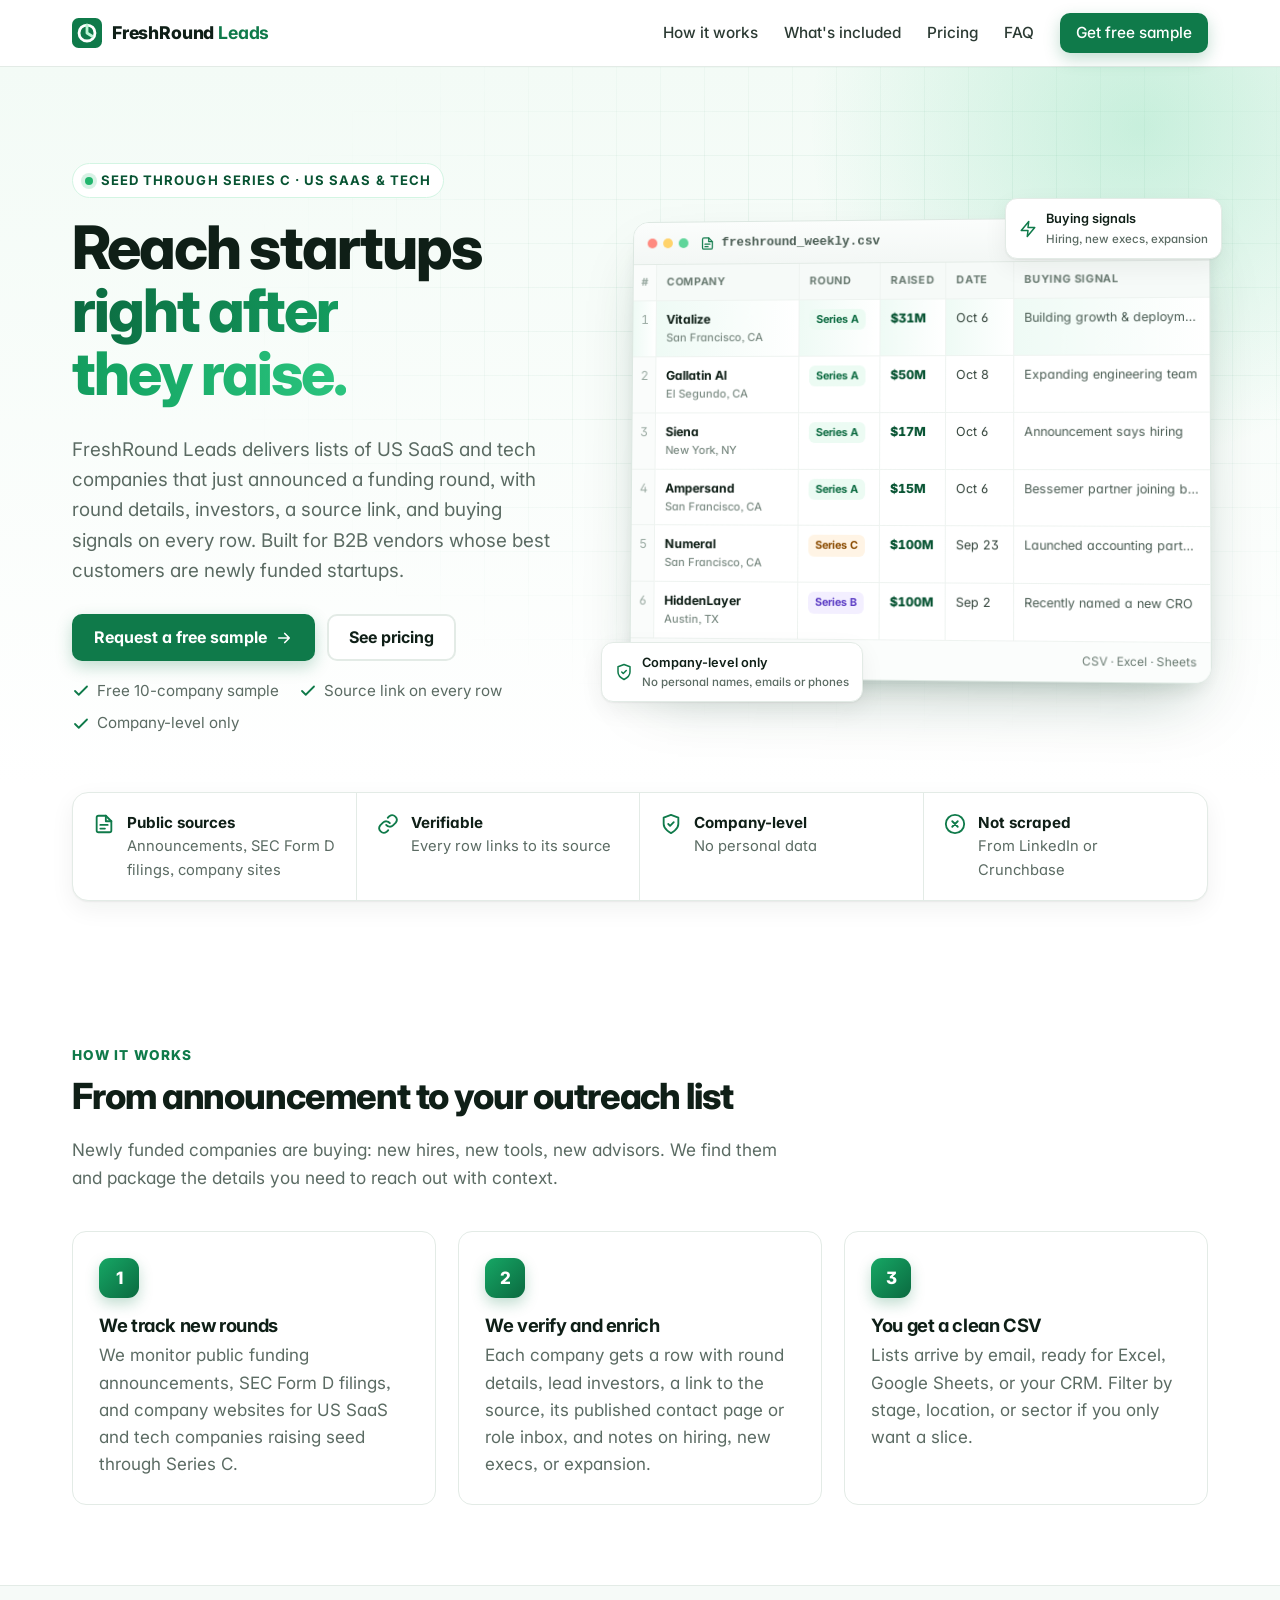
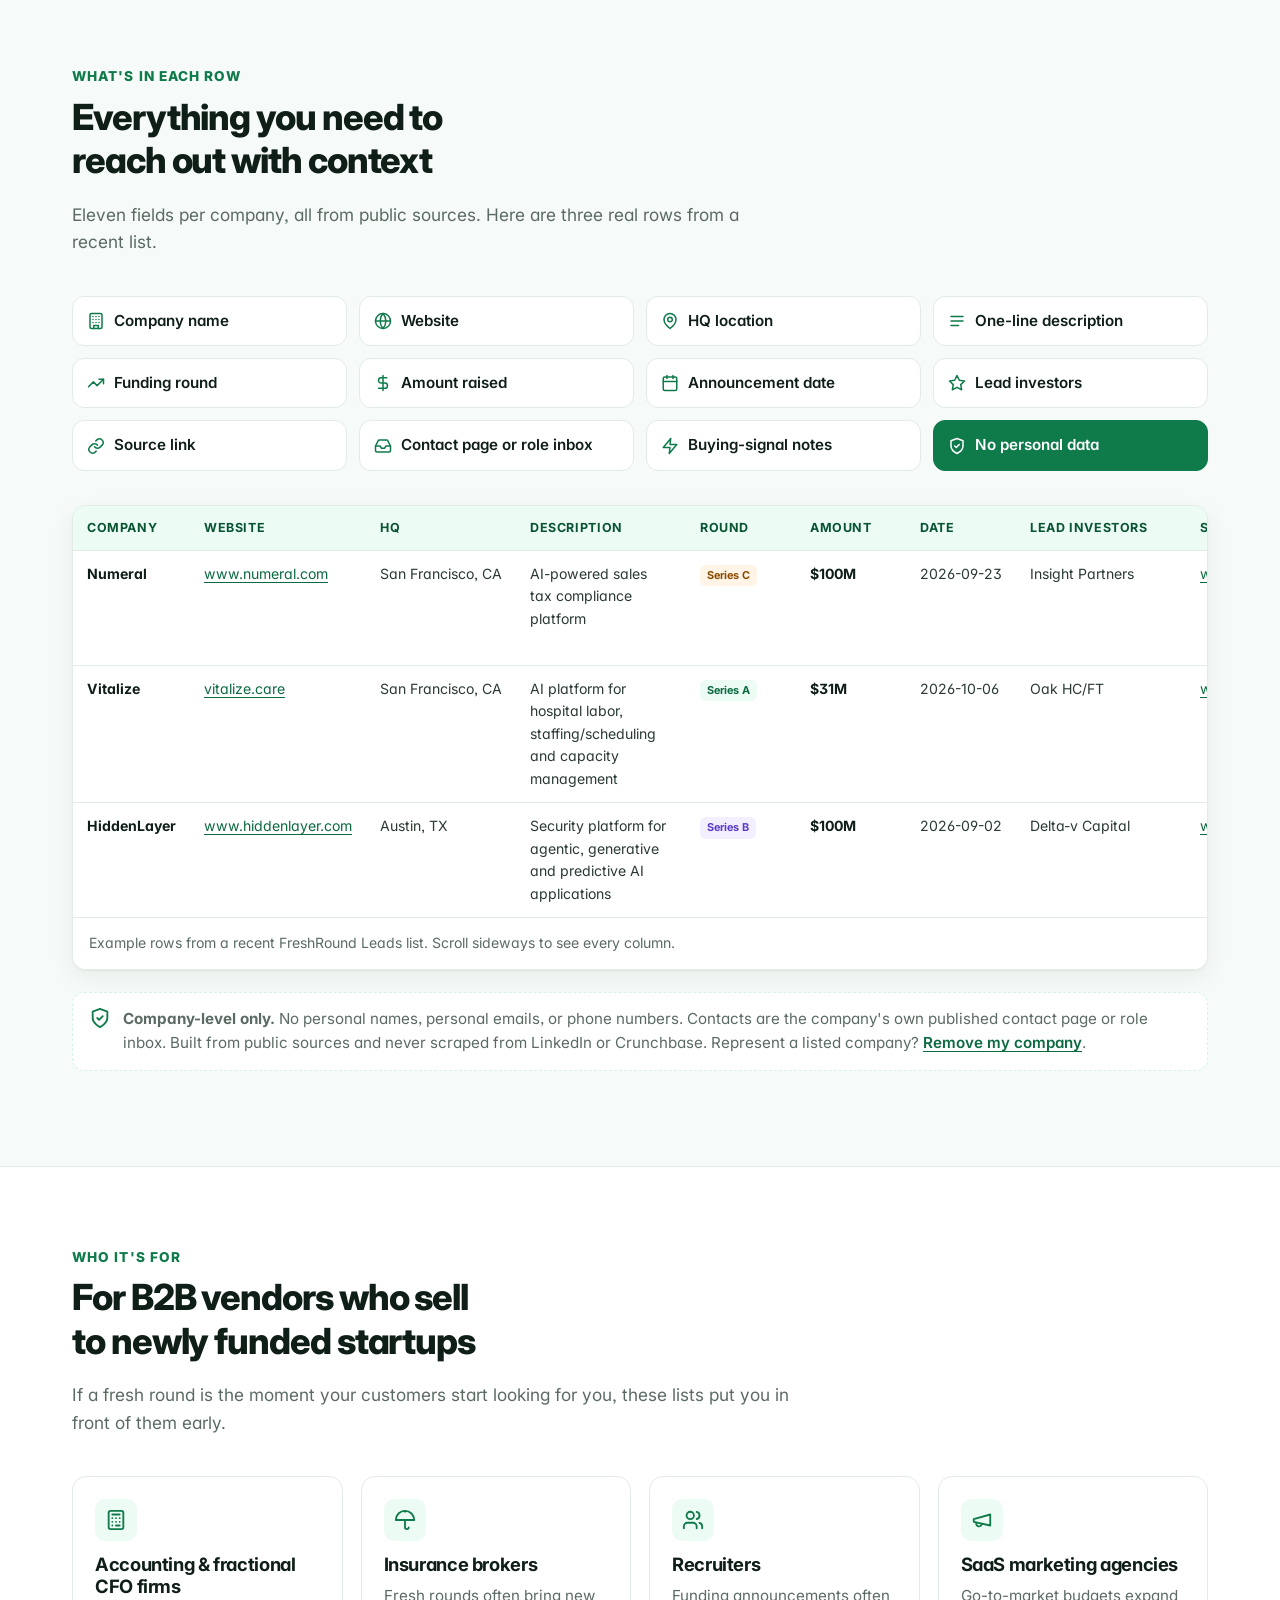
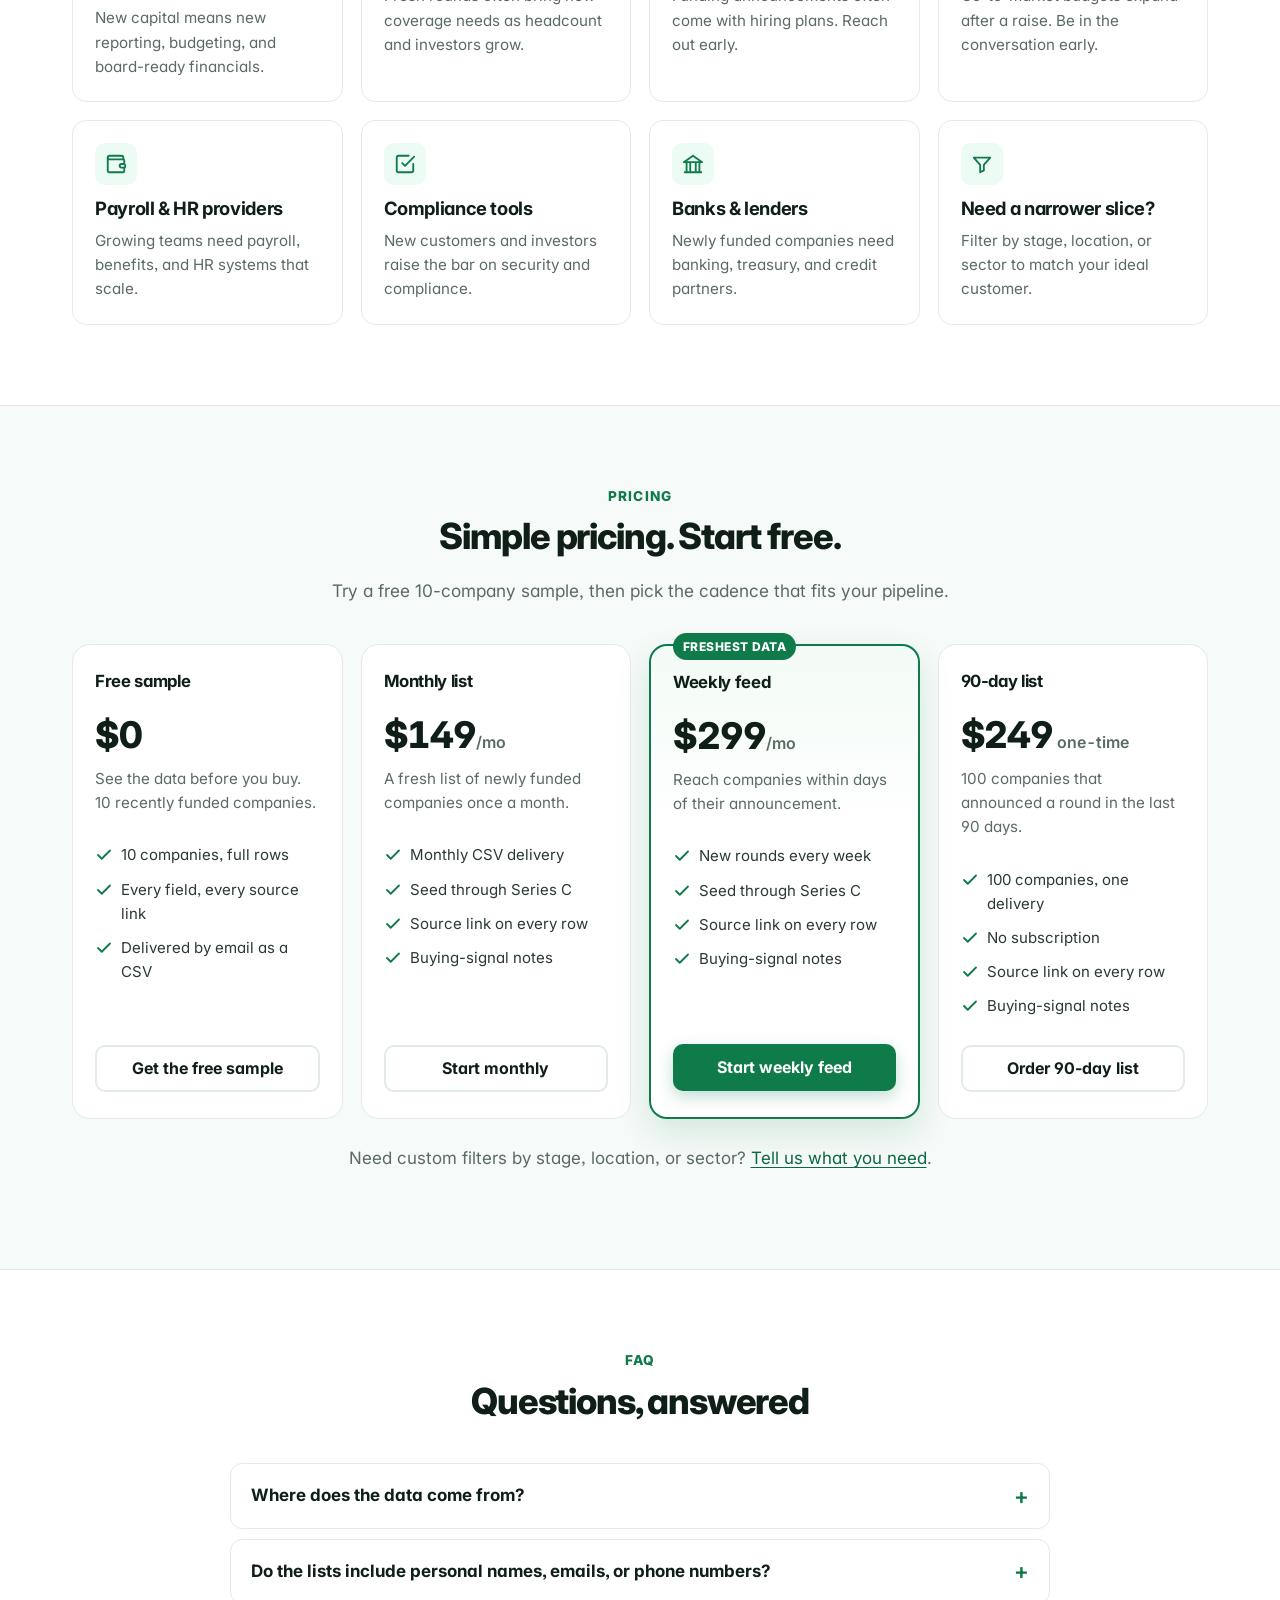
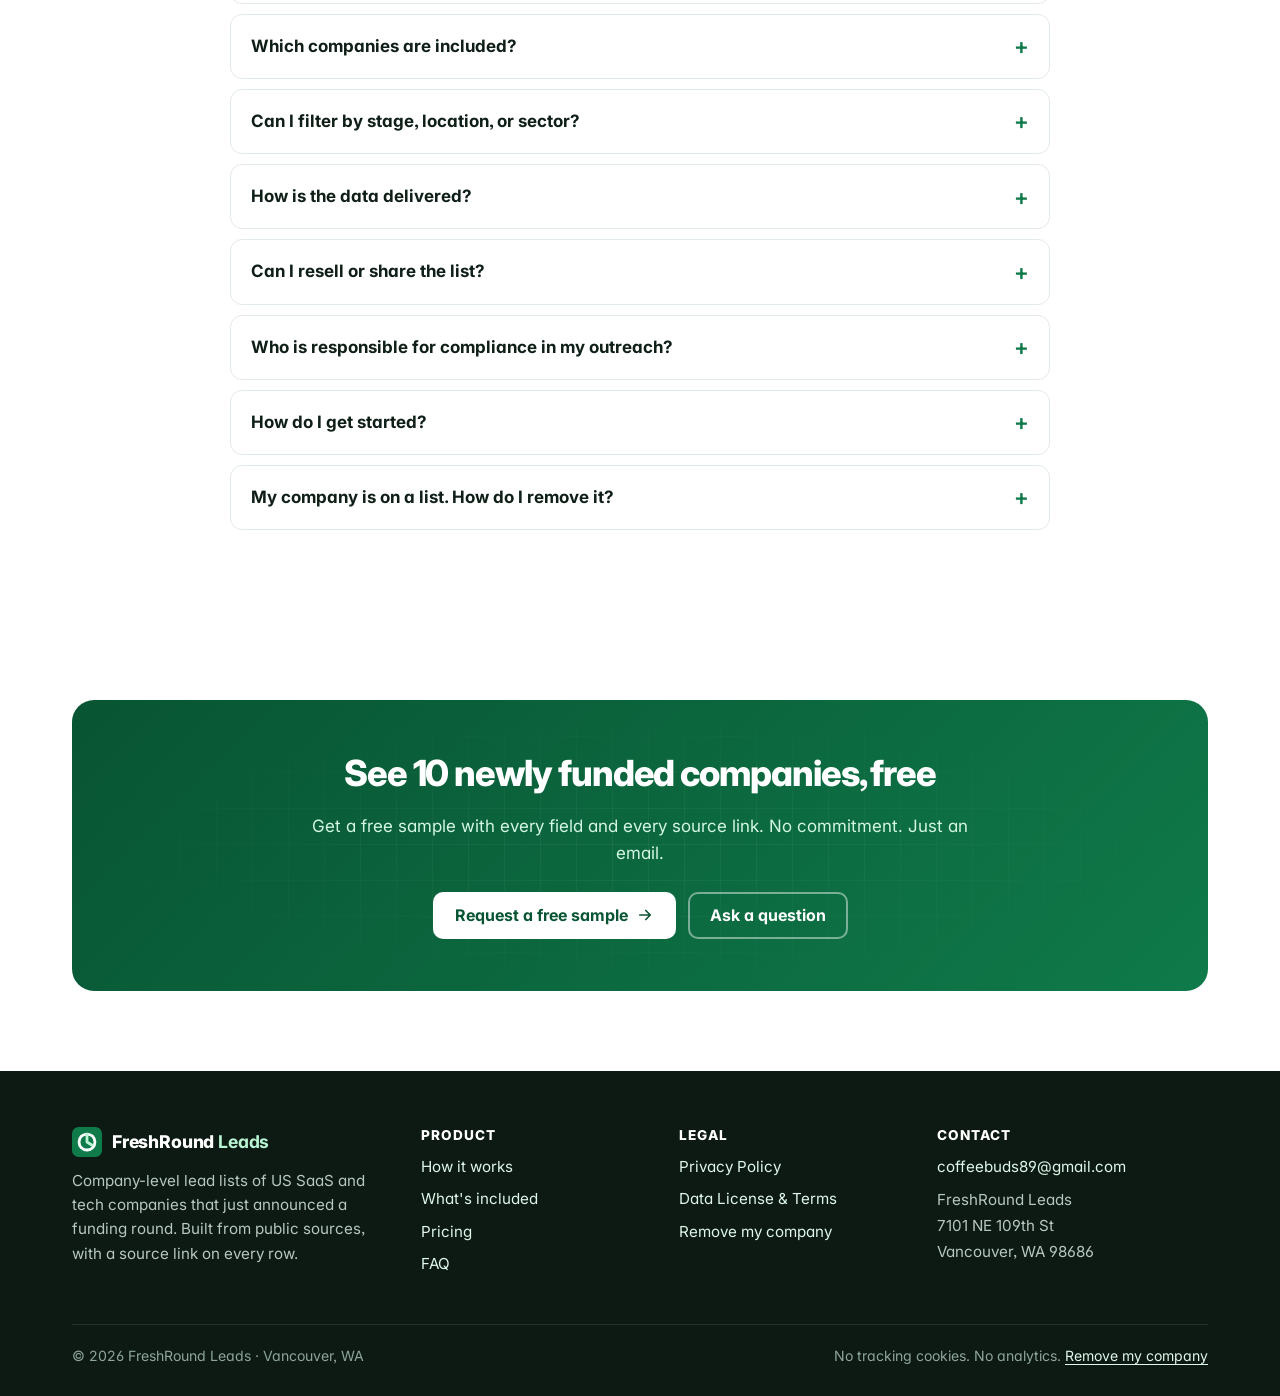
==== index.html @ cdd0a6fb "Launch FreshRound Leads site" ====
<!doctype html>
<html lang="en">
<head>
<meta charset="utf-8">
<meta name="viewport" content="width=device-width, initial-scale=1">
<script type="application/ld+json">{"@context": "https://schema.org", "@type": "Organization", "name": "FreshRound Leads", "url": "https://freshroundleads.com/", "email": "coffeebuds89@gmail.com", "logo": "https://freshroundleads.com/assets/apple-touch-icon.png", "address": {"@type": "PostalAddress", "streetAddress": "7101 NE 109th St", "addressLocality": "Vancouver", "addressRegion": "WA", "postalCode": "98686", "addressCountry": "US"}}</script>
<script type="application/ld+json">{"@context": "https://schema.org", "@type": "FAQPage", "mainEntity": [{"@type": "Question", "name": "Where does the data come from?", "acceptedAnswer": {"@type": "Answer", "text": "Only public sources: funding announcements and press releases, SEC Form D filings, and the companies' own websites. Every row includes a link to the announcement it came from, so you can verify it yourself. We do not scrape LinkedIn or Crunchbase."}}, {"@type": "Question", "name": "Do the lists include personal names, emails, or phone numbers?", "acceptedAnswer": {"@type": "Answer", "text": "No. FreshRound Leads is company-level only. For contact, each row lists the company's published contact page or a role inbox the company lists on its own site (for example a sales@ or support@ address). There are no personal names, personal emails, or phone numbers."}}, {"@type": "Question", "name": "Which companies are included?", "acceptedAnswer": {"@type": "Answer", "text": "US-based SaaS and tech companies that have just announced a funding round, from seed through Series C."}}, {"@type": "Question", "name": "Can I filter by stage, location, or sector?", "acceptedAnswer": {"@type": "Answer", "text": "Yes. Custom filters by funding stage, location, or sector are available. Email us your criteria and we'll reply with what's possible."}}, {"@type": "Question", "name": "How is the data delivered?", "acceptedAnswer": {"@type": "Answer", "text": "As a CSV file sent by email. It opens in Excel or Google Sheets and imports into any CRM."}}, {"@type": "Question", "name": "Can I resell or share the list?", "acceptedAnswer": {"@type": "Answer", "text": "No. Lists are licensed for your own internal use and outreach. Resale and redistribution aren't allowed. See the Data License & Terms."}}, {"@type": "Question", "name": "Who is responsible for compliance in my outreach?", "acceptedAnswer": {"@type": "Answer", "text": "You are. If you contact companies on the list, you're responsible for following CAN-SPAM, the TCPA, and any other laws that apply to your outreach. Details are in the Data License & Terms."}}, {"@type": "Question", "name": "How do I get started?", "acceptedAnswer": {"@type": "Answer", "text": "Start with the free 10-company sample. If it fits, reply to that email with the plan you want and we'll take it from there."}}, {"@type": "Question", "name": "My company is on a list. How do I remove it?", "acceptedAnswer": {"@type": "Answer", "text": "Email coffeebuds89@gmail.com with the subject \"Remove my company\" and your company's name and website. We'll take it out of future lists. More detail is in our Privacy Policy."}}]}</script>
<title>FreshRound Leads | Lead lists of newly funded US SaaS companies</title>
<meta name="description" content="Company-level lead lists of US SaaS and tech companies that just raised seed through Series C. Built from public sources, with a source link on every row. Free 10-company sample.">
<link rel="canonical" href="https://freshroundleads.com/">
<meta name="theme-color" content="#0f7a4a">
<meta name="author" content="FreshRound Leads">
<meta property="og:type" content="website">
<meta property="og:site_name" content="FreshRound Leads">
<meta property="og:title" content="FreshRound Leads | Lead lists of newly funded US SaaS companies">
<meta property="og:description" content="Company-level lead lists of US SaaS and tech companies that just raised seed through Series C. Built from public sources, with a source link on every row. Free 10-company sample.">
<meta property="og:url" content="https://freshroundleads.com/">
<meta property="og:image" content="https://freshroundleads.com/assets/og-image.png">
<meta property="og:image:width" content="1200">
<meta property="og:image:height" content="630">
<meta property="og:image:alt" content="FreshRound Leads: lead lists of newly funded US SaaS and tech companies">
<meta name="twitter:card" content="summary_large_image">
<meta name="twitter:title" content="FreshRound Leads | Lead lists of newly funded US SaaS companies">
<meta name="twitter:description" content="Company-level lead lists of US SaaS and tech companies that just raised seed through Series C. Built from public sources, with a source link on every row. Free 10-company sample.">
<meta name="twitter:image" content="https://freshroundleads.com/assets/og-image.png">
<link rel="icon" href="assets/favicon.svg" type="image/svg+xml">
<link rel="apple-touch-icon" href="assets/apple-touch-icon.png">
<link rel="preconnect" href="https://fonts.googleapis.com">
<link rel="preconnect" href="https://fonts.gstatic.com" crossorigin>
<link href="https://fonts.googleapis.com/css2?family=Inter:wght@400;500;600;700;800&amp;display=swap" rel="stylesheet">
<link rel="stylesheet" href="assets/styles.css">
<script>document.documentElement.classList.add('js')</script>
</head>
<body>
<a class="skip-link" href="#main">Skip to content</a>
<svg xmlns="http://www.w3.org/2000/svg" style="display:none" aria-hidden="true">
<symbol id="i-check" viewBox="0 0 24 24" fill="none" stroke="currentColor" stroke-width="2.4" stroke-linecap="round" stroke-linejoin="round"><path d="M20 6 9 17l-5-5"/></symbol>
<symbol id="i-file" viewBox="0 0 24 24" fill="none" stroke="currentColor" stroke-width="2" stroke-linecap="round" stroke-linejoin="round"><path d="M14 3H6a2 2 0 0 0-2 2v14a2 2 0 0 0 2 2h12a2 2 0 0 0 2-2V9z"/><path d="M14 3v6h6M8 13h8M8 17h5"/></symbol>
<symbol id="i-link" viewBox="0 0 24 24" fill="none" stroke="currentColor" stroke-width="2" stroke-linecap="round" stroke-linejoin="round"><path d="M10 13a5 5 0 0 0 7.5.5l3-3a5 5 0 0 0-7-7l-1.7 1.7"/><path d="M14 11a5 5 0 0 0-7.5-.5l-3 3a5 5 0 0 0 7 7l1.7-1.7"/></symbol>
<symbol id="i-shield" viewBox="0 0 24 24" fill="none" stroke="currentColor" stroke-width="2" stroke-linecap="round" stroke-linejoin="round"><path d="M12 22s8-4 8-10V5l-8-3-8 3v7c0 6 8 10 8 10z"/><path d="m9 12 2 2 4-4"/></symbol>
<symbol id="i-building" viewBox="0 0 24 24" fill="none" stroke="currentColor" stroke-width="2" stroke-linecap="round" stroke-linejoin="round"><rect x="4" y="2" width="16" height="20" rx="2"/><path d="M9 22v-4h6v4M8 6h.01M16 6h.01M12 6h.01M12 10h.01M12 14h.01M16 10h.01M16 14h.01M8 10h.01M8 14h.01"/></symbol>
<symbol id="i-search" viewBox="0 0 24 24" fill="none" stroke="currentColor" stroke-width="2" stroke-linecap="round" stroke-linejoin="round"><circle cx="11" cy="11" r="7"/><path d="m21 21-4.3-4.3"/></symbol>
<symbol id="i-filter" viewBox="0 0 24 24" fill="none" stroke="currentColor" stroke-width="2" stroke-linecap="round" stroke-linejoin="round"><path d="M3 5h18l-7 8v6l-4 2v-8z"/></symbol>
<symbol id="i-send" viewBox="0 0 24 24" fill="none" stroke="currentColor" stroke-width="2" stroke-linecap="round" stroke-linejoin="round"><path d="M22 2 11 13M22 2l-7 20-4-9-9-4z"/></symbol>
<symbol id="i-mail" viewBox="0 0 24 24" fill="none" stroke="currentColor" stroke-width="2" stroke-linecap="round" stroke-linejoin="round"><rect x="2" y="4" width="20" height="16" rx="2"/><path d="m22 7-10 6L2 7"/></symbol>
<symbol id="i-calc" viewBox="0 0 24 24" fill="none" stroke="currentColor" stroke-width="2" stroke-linecap="round" stroke-linejoin="round"><rect x="4" y="2" width="16" height="20" rx="2"/><path d="M8 6h8M8 10h.01M12 10h.01M16 10h.01M8 14h.01M12 14h.01M16 14h.01M8 18h.01M12 18h4"/></symbol>
<symbol id="i-umbrella" viewBox="0 0 24 24" fill="none" stroke="currentColor" stroke-width="2" stroke-linecap="round" stroke-linejoin="round"><path d="M22 12a10 10 0 0 0-20 0z"/><path d="M12 12v8a2 2 0 0 0 4 0M12 2v1"/></symbol>
<symbol id="i-users" viewBox="0 0 24 24" fill="none" stroke="currentColor" stroke-width="2" stroke-linecap="round" stroke-linejoin="round"><path d="M16 21v-2a4 4 0 0 0-4-4H6a4 4 0 0 0-4 4v2"/><circle cx="9" cy="7" r="4"/><path d="M22 21v-2a4 4 0 0 0-3-3.9M16 3.1a4 4 0 0 1 0 7.8"/></symbol>
<symbol id="i-megaphone" viewBox="0 0 24 24" fill="none" stroke="currentColor" stroke-width="2" stroke-linecap="round" stroke-linejoin="round"><path d="m3 11 18-5v12L3 14z"/><path d="M11.6 16.8a3 3 0 1 1-5.8-1.6"/></symbol>
<symbol id="i-wallet" viewBox="0 0 24 24" fill="none" stroke="currentColor" stroke-width="2" stroke-linecap="round" stroke-linejoin="round"><path d="M20 7V5a2 2 0 0 0-2-2H5a2 2 0 0 0 0 4h15a1 1 0 0 1 1 1v4h-3a2 2 0 0 0 0 4h3a1 1 0 0 0 1-1v-2"/><path d="M3 5v14a2 2 0 0 0 2 2h15a1 1 0 0 0 1-1v-4"/></symbol>
<symbol id="i-check-square" viewBox="0 0 24 24" fill="none" stroke="currentColor" stroke-width="2" stroke-linecap="round" stroke-linejoin="round"><path d="m9 11 3 3L22 4"/><path d="M21 12v7a2 2 0 0 1-2 2H5a2 2 0 0 1-2-2V5a2 2 0 0 1 2-2h11"/></symbol>
<symbol id="i-bank" viewBox="0 0 24 24" fill="none" stroke="currentColor" stroke-width="2" stroke-linecap="round" stroke-linejoin="round"><path d="M3 21h18M5 21V10M19 21V10M9 21V10M15 21V10M2 10 12 3l10 7z"/></symbol>
<symbol id="i-globe" viewBox="0 0 24 24" fill="none" stroke="currentColor" stroke-width="2" stroke-linecap="round" stroke-linejoin="round"><circle cx="12" cy="12" r="10"/><path d="M2 12h20M12 2a15 15 0 0 1 0 20M12 2a15 15 0 0 0 0 20"/></symbol>
<symbol id="i-pin" viewBox="0 0 24 24" fill="none" stroke="currentColor" stroke-width="2" stroke-linecap="round" stroke-linejoin="round"><path d="M20 10c0 6-8 12-8 12s-8-6-8-12a8 8 0 0 1 16 0z"/><circle cx="12" cy="10" r="3"/></symbol>
<symbol id="i-text" viewBox="0 0 24 24" fill="none" stroke="currentColor" stroke-width="2" stroke-linecap="round" stroke-linejoin="round"><path d="M4 6h16M4 12h16M4 18h10"/></symbol>
<symbol id="i-trend" viewBox="0 0 24 24" fill="none" stroke="currentColor" stroke-width="2" stroke-linecap="round" stroke-linejoin="round"><path d="m22 7-8.5 8.5-5-5L2 17"/><path d="M16 7h6v6"/></symbol>
<symbol id="i-dollar" viewBox="0 0 24 24" fill="none" stroke="currentColor" stroke-width="2" stroke-linecap="round" stroke-linejoin="round"><path d="M12 2v20M17 5H9.5a3.5 3.5 0 0 0 0 7h5a3.5 3.5 0 0 1 0 7H6"/></symbol>
<symbol id="i-calendar" viewBox="0 0 24 24" fill="none" stroke="currentColor" stroke-width="2" stroke-linecap="round" stroke-linejoin="round"><rect x="3" y="4" width="18" height="18" rx="2"/><path d="M16 2v4M8 2v4M3 10h18"/></symbol>
<symbol id="i-star" viewBox="0 0 24 24" fill="none" stroke="currentColor" stroke-width="2" stroke-linecap="round" stroke-linejoin="round"><path d="m12 2 3.1 6.3 6.9 1-5 4.9 1.2 6.8L12 17.8 5.8 21l1.2-6.8-5-4.9 6.9-1z"/></symbol>
<symbol id="i-inbox" viewBox="0 0 24 24" fill="none" stroke="currentColor" stroke-width="2" stroke-linecap="round" stroke-linejoin="round"><path d="M22 12h-6l-2 3h-4l-2-3H2"/><path d="M5.5 5.1 2 12v6a2 2 0 0 0 2 2h16a2 2 0 0 0 2-2v-6l-3.5-6.9A2 2 0 0 0 16.8 4H7.2a2 2 0 0 0-1.7 1.1z"/></symbol>
<symbol id="i-zap" viewBox="0 0 24 24" fill="none" stroke="currentColor" stroke-width="2" stroke-linecap="round" stroke-linejoin="round"><path d="M13 2 3 14h9l-1 8 10-12h-9z"/></symbol>
<symbol id="i-x" viewBox="0 0 24 24" fill="none" stroke="currentColor" stroke-width="2" stroke-linecap="round" stroke-linejoin="round"><circle cx="12" cy="12" r="10"/><path d="m15 9-6 6M9 9l6 6"/></symbol>
<symbol id="i-arrow" viewBox="0 0 24 24" fill="none" stroke="currentColor" stroke-width="2.2" stroke-linecap="round" stroke-linejoin="round"><path d="M5 12h14M13 6l6 6-6 6"/></symbol>
</svg>
<header class="site-header">
  <div class="container header-inner">
    <a class="brand" href="index.html" aria-label="FreshRound Leads home"><img src="assets/favicon.svg" alt="" width="30" height="30"><span>FreshRound <b>Leads</b></span></a>
    <button class="nav-toggle" type="button" aria-expanded="false" aria-controls="site-nav" aria-label="Open menu">
      <svg viewBox="0 0 24 24" fill="none" stroke="currentColor" stroke-width="2" stroke-linecap="round" aria-hidden="true"><path d="M4 7h16M4 12h16M4 17h16"/></svg>
    </button>
    <nav id="site-nav" class="site-nav" aria-label="Main">
      <ul>
        <li><a href="index.html#how">How it works</a></li>
        <li><a href="index.html#data">What's included</a></li>
        <li><a href="index.html#pricing">Pricing</a></li>
        <li><a href="index.html#faq">FAQ</a></li>
        <li><a class="btn btn-primary btn-sm" href="mailto:coffeebuds89@gmail.com?subject=Free%2010-company%20sample%20request&amp;body=Hi%20Alex%2C%0A%0AI%27d%20like%20the%20free%2010-company%20sample%20from%20FreshRound%20Leads.%0A%0AWhat%20we%20sell%3A%20%0AStages%20/%20locations%20/%20sectors%20we%20care%20about%3A%20%0A%0AThanks%2C%0A">Get free sample</a></li>
      </ul>
    </nav>
  </div>
</header>

<main id="main">
<section class="hero" aria-labelledby="hero-title">
  <div class="container hero-grid">
    <div>
      <span class="eyebrow">Seed through Series C &middot; US SaaS &amp; tech</span>
      <h1 id="hero-title">Reach startups <span class="accent">right after they raise.</span></h1>
      <p class="lead">FreshRound Leads delivers lists of US SaaS and tech companies that just announced a funding round, with round details, investors, a source link, and buying signals on every row. Built for B2B vendors whose best customers are newly funded startups.</p>
      <div class="hero-cta">
        <a class="btn btn-primary" href="mailto:coffeebuds89@gmail.com?subject=Free%2010-company%20sample%20request&amp;body=Hi%20Alex%2C%0A%0AI%27d%20like%20the%20free%2010-company%20sample%20from%20FreshRound%20Leads.%0A%0AWhat%20we%20sell%3A%20%0AStages%20/%20locations%20/%20sectors%20we%20care%20about%3A%20%0A%0AThanks%2C%0A">Request a free sample <svg class="arr" aria-hidden="true" focusable="false"><use href="#i-arrow"/></svg></a>
        <a class="btn btn-ghost" href="#pricing">See pricing</a>
      </div>
      <ul class="hero-points">
        <li><svg class="check" aria-hidden="true" focusable="false"><use href="#i-check"/></svg>Free 10-company sample</li>
        <li><svg class="check" aria-hidden="true" focusable="false"><use href="#i-check"/></svg>Source link on every row</li>
        <li><svg class="check" aria-hidden="true" focusable="false"><use href="#i-check"/></svg>Company-level only</li>
      </ul>
    </div>
    <div class="hero-visual" role="img" aria-label="Preview of a FreshRound Leads spreadsheet listing recently funded companies such as Vitalize, Gallatin AI, Siena, Ampersand, Numeral and HiddenLayer, with round, amount, date and buying signal columns.">
      <div class="sheet" aria-hidden="true">
        <div class="sheet-bar"><div class="dots"><i></i><i></i><i></i></div><span class="sheet-file"><svg class="" aria-hidden="true" focusable="false"><use href="#i-file"/></svg>freshround_weekly.csv</span></div>
        <div class="sheet-grid">
<div class="h n">#</div><div class="h">Company</div><div class="h">Round</div><div class="h last-sm">Raised</div><div class="h hide-sm">Date</div><div class="h hide-sm">Buying signal</div>
<div class="n row-hl">1</div><div class="co row-hl">Vitalize<small>San Francisco, CA</small></div><div class="row-hl"><span class="tag a">Series A</span></div><div class="amt last-sm row-hl">$31M</div><div class="hide-sm row-hl">Oct 6</div><div class="sig hide-sm row-hl">Building growth &amp; deployment teams</div>
<div class="n">2</div><div class="co">Gallatin AI<small>El Segundo, CA</small></div><div class=""><span class="tag a">Series A</span></div><div class="amt last-sm">$50M</div><div class="hide-sm">Oct 8</div><div class="sig hide-sm">Expanding engineering team</div>
<div class="n">3</div><div class="co">Siena<small>New York, NY</small></div><div class=""><span class="tag a">Series A</span></div><div class="amt last-sm">$17M</div><div class="hide-sm">Oct 6</div><div class="sig hide-sm">Announcement says hiring</div>
<div class="n">4</div><div class="co">Ampersand<small>San Francisco, CA</small></div><div class=""><span class="tag a">Series A</span></div><div class="amt last-sm">$15M</div><div class="hide-sm">Oct 6</div><div class="sig hide-sm">Bessemer partner joining board</div>
<div class="n">5</div><div class="co">Numeral<small>San Francisco, CA</small></div><div class=""><span class="tag c">Series C</span></div><div class="amt last-sm">$100M</div><div class="hide-sm">Sep 23</div><div class="sig hide-sm">Launched accounting partner program</div>
<div class="n">6</div><div class="co">HiddenLayer<small>Austin, TX</small></div><div class=""><span class="tag b">Series B</span></div><div class="amt last-sm">$100M</div><div class="hide-sm">Sep 2</div><div class="sig hide-sm">Recently named a new CRO</div>
        </div>
        <div class="sheet-foot"><span class="src"><svg class="" aria-hidden="true" focusable="false"><use href="#i-link"/></svg>Every row links to its announcement</span><span>CSV &middot; Excel &middot; Sheets</span></div>
      </div>
      <div class="float-chip chip-1" aria-hidden="true"><svg class="" aria-hidden="true" focusable="false"><use href="#i-shield"/></svg><span>Company-level only<small>No personal names, emails or phones</small></span></div>
      <div class="float-chip chip-2" aria-hidden="true"><svg class="" aria-hidden="true" focusable="false"><use href="#i-zap"/></svg><span>Buying signals<small>Hiring, new execs, expansion</small></span></div>
    </div>
  </div>
  <div class="container">
    <div class="trust reveal">
      <div><svg class="" aria-hidden="true" focusable="false"><use href="#i-file"/></svg><span><strong>Public sources</strong>Announcements, SEC Form D filings, company sites</span></div>
      <div><svg class="" aria-hidden="true" focusable="false"><use href="#i-link"/></svg><span><strong>Verifiable</strong>Every row links to its source</span></div>
      <div><svg class="" aria-hidden="true" focusable="false"><use href="#i-shield"/></svg><span><strong>Company-level</strong>No personal data</span></div>
      <div><svg class="" aria-hidden="true" focusable="false"><use href="#i-x"/></svg><span><strong>Not scraped</strong>From LinkedIn or Crunchbase</span></div>
    </div>
  </div>
</section>

<section id="how" aria-labelledby="how-title">
  <div class="container">
    <div class="section-head reveal">
      <span class="kicker">How it works</span>
      <h2 id="how-title">From announcement to your outreach list</h2>
      <p>Newly funded companies are buying: new hires, new tools, new advisors. We find them and package the details you need to reach out with context.</p>
    </div>
    <ol class="steps">
      <li class="step reveal"><span class="num" aria-hidden="true">1</span><h3>We track new rounds</h3><p>We monitor public funding announcements, SEC Form D filings, and company websites for US SaaS and tech companies raising seed through Series C.</p></li>
      <li class="step reveal"><span class="num" aria-hidden="true">2</span><h3>We verify and enrich</h3><p>Each company gets a row with round details, lead investors, a link to the source, its published contact page or role inbox, and notes on hiring, new execs, or expansion.</p></li>
      <li class="step reveal"><span class="num" aria-hidden="true">3</span><h3>You get a clean CSV</h3><p>Lists arrive by email, ready for Excel, Google Sheets, or your CRM. Filter by stage, location, or sector if you only want a slice.</p></li>
    </ol>
  </div>
</section>

<section id="data" class="section-soft" aria-labelledby="data-title">
  <div class="container">
    <div class="section-head reveal">
      <span class="kicker">What's in each row</span>
      <h2 id="data-title">Everything you need to reach out with context</h2>
      <p>Eleven fields per company, all from public sources. Here are three real rows from a recent list.</p>
    </div>
    <ul class="fields reveal">
<li><svg class="" aria-hidden="true" focusable="false"><use href="#i-building"/></svg>Company name</li>
<li><svg class="" aria-hidden="true" focusable="false"><use href="#i-globe"/></svg>Website</li>
<li><svg class="" aria-hidden="true" focusable="false"><use href="#i-pin"/></svg>HQ location</li>
<li><svg class="" aria-hidden="true" focusable="false"><use href="#i-text"/></svg>One-line description</li>
<li><svg class="" aria-hidden="true" focusable="false"><use href="#i-trend"/></svg>Funding round</li>
<li><svg class="" aria-hidden="true" focusable="false"><use href="#i-dollar"/></svg>Amount raised</li>
<li><svg class="" aria-hidden="true" focusable="false"><use href="#i-calendar"/></svg>Announcement date</li>
<li><svg class="" aria-hidden="true" focusable="false"><use href="#i-star"/></svg>Lead investors</li>
<li><svg class="" aria-hidden="true" focusable="false"><use href="#i-link"/></svg>Source link</li>
<li><svg class="" aria-hidden="true" focusable="false"><use href="#i-inbox"/></svg>Contact page or role inbox</li>
<li><svg class="" aria-hidden="true" focusable="false"><use href="#i-zap"/></svg>Buying-signal notes</li>
<li class="field-note"><svg class="" aria-hidden="true" focusable="false"><use href="#i-shield"/></svg>No personal data</li>
    </ul>
    <div class="table-wrap reveal" tabindex="0" role="region" aria-labelledby="example-caption">
      <table>
        <caption id="example-caption">Example rows from a recent FreshRound Leads list.<span class="scroll-hint"> Scroll sideways to see every column.</span></caption>
        <thead><tr><th scope="col">Company</th><th scope="col">Website</th><th scope="col">HQ</th><th scope="col">Description</th><th scope="col">Round</th><th scope="col">Amount</th><th scope="col">Date</th><th scope="col">Lead investors</th><th scope="col">Source</th><th scope="col">Contact</th><th scope="col">Buying signals</th></tr></thead>
        <tbody>
<tr>
<td data-label="Company"><strong>Numeral</strong></td>
<td data-label="Website"><a href="https://www.numeral.com" rel="noopener" target="_blank">www.numeral.com<span class="sr-only"> (opens in new tab)</span></a></td>
<td class="nowrap" data-label="HQ">San Francisco, CA</td>
<td data-label="Description">AI-powered sales tax compliance platform</td>
<td class="nowrap" data-label="Round"><span class="tag c">Series C</span></td>
<td class="nowrap" data-label="Amount"><strong>$100M</strong></td>
<td class="nowrap" data-label="Date">2026-09-23</td>
<td data-label="Lead investors">Insight Partners</td>
<td data-label="Source"><a href="https://www.numeral.com/blog/series-c" rel="noopener" target="_blank">www.numeral.com<span class="sr-only"> (announcement, opens in new tab)</span></a></td>
<td data-label="Contact"><a href="https://www.numeral.com/demo" rel="noopener" target="_blank">www.numeral.com/demo<span class="sr-only"> (opens in new tab)</span></a></td>
<td data-label="Buying signals">Growing team across engineering, sales, marketing and product; launched accounting partner program; total funding $157M</td>
</tr>
<tr>
<td data-label="Company"><strong>Vitalize</strong></td>
<td data-label="Website"><a href="https://vitalize.care" rel="noopener" target="_blank">vitalize.care<span class="sr-only"> (opens in new tab)</span></a></td>
<td class="nowrap" data-label="HQ">San Francisco, CA</td>
<td data-label="Description">AI platform for hospital labor, staffing/scheduling and capacity management</td>
<td class="nowrap" data-label="Round"><span class="tag a">Series A</span></td>
<td class="nowrap" data-label="Amount"><strong>$31M</strong></td>
<td class="nowrap" data-label="Date">2026-10-06</td>
<td data-label="Lead investors">Oak HC/FT</td>
<td data-label="Source"><a href="https://www.oakhcft.com/news/vitalize-raises-31m-series-a-to-bring-air-traffic-control-to-healthcare" rel="noopener" target="_blank">www.oakhcft.com<span class="sr-only"> (announcement, opens in new tab)</span></a></td>
<td data-label="Contact"><a href="https://vitalize.care/contact" rel="noopener" target="_blank">vitalize.care/contact<span class="sr-only"> (opens in new tab)</span></a></td>
<td data-label="Buying signals">Building growth and deployment teams; investing in AI models for patient throughput</td>
</tr>
<tr>
<td data-label="Company"><strong>HiddenLayer</strong></td>
<td data-label="Website"><a href="https://www.hiddenlayer.com" rel="noopener" target="_blank">www.hiddenlayer.com<span class="sr-only"> (opens in new tab)</span></a></td>
<td class="nowrap" data-label="HQ">Austin, TX</td>
<td data-label="Description">Security platform for agentic, generative and predictive AI applications</td>
<td class="nowrap" data-label="Round"><span class="tag b">Series B</span></td>
<td class="nowrap" data-label="Amount"><strong>$100M</strong></td>
<td class="nowrap" data-label="Date">2026-09-02</td>
<td data-label="Lead investors">Delta-v Capital</td>
<td data-label="Source"><a href="https://www.hiddenlayer.com/news/hiddenlayer-100m-series-b-ai-security" rel="noopener" target="_blank">www.hiddenlayer.com<span class="sr-only"> (announcement, opens in new tab)</span></a></td>
<td data-label="Contact"><a href="https://www.hiddenlayer.com/contact-us" rel="noopener" target="_blank">www.hiddenlayer.com/contact-us<span class="sr-only"> (opens in new tab)</span></a></td>
<td data-label="Buying signals">Recently named a new CRO; &#x27;more hires on the way&#x27;; expanding channel and EMEA</td>
</tr>
        </tbody>
      </table>
    </div>
    <p class="compliance-note reveal"><svg class="" aria-hidden="true" focusable="false"><use href="#i-shield"/></svg><span><strong>Company-level only.</strong> No personal names, personal emails, or phone numbers. Contacts are the company's own published contact page or role inbox. Built from public sources and never scraped from LinkedIn or Crunchbase. Represent a listed company? <a href="privacy.html#remove">Remove my company</a>.</span></p>
  </div>
</section>

<section id="who" aria-labelledby="who-title">
  <div class="container">
    <div class="section-head reveal">
      <span class="kicker">Who it's for</span>
      <h2 id="who-title">For B2B vendors who sell to newly funded startups</h2>
      <p>If a fresh round is the moment your customers start looking for you, these lists put you in front of them early.</p>
    </div>
    <div class="audience">
<article class="aud reveal"><div class="ico"><svg class="" aria-hidden="true" focusable="false"><use href="#i-calc"/></svg></div><h3>Accounting &amp; fractional CFO firms</h3><p>New capital means new reporting, budgeting, and board-ready financials.</p></article>
<article class="aud reveal"><div class="ico"><svg class="" aria-hidden="true" focusable="false"><use href="#i-umbrella"/></svg></div><h3>Insurance brokers</h3><p>Fresh rounds often bring new coverage needs as headcount and investors grow.</p></article>
<article class="aud reveal"><div class="ico"><svg class="" aria-hidden="true" focusable="false"><use href="#i-users"/></svg></div><h3>Recruiters</h3><p>Funding announcements often come with hiring plans. Reach out early.</p></article>
<article class="aud reveal"><div class="ico"><svg class="" aria-hidden="true" focusable="false"><use href="#i-megaphone"/></svg></div><h3>SaaS marketing agencies</h3><p>Go-to-market budgets expand after a raise. Be in the conversation early.</p></article>
<article class="aud reveal"><div class="ico"><svg class="" aria-hidden="true" focusable="false"><use href="#i-wallet"/></svg></div><h3>Payroll &amp; HR providers</h3><p>Growing teams need payroll, benefits, and HR systems that scale.</p></article>
<article class="aud reveal"><div class="ico"><svg class="" aria-hidden="true" focusable="false"><use href="#i-check-square"/></svg></div><h3>Compliance tools</h3><p>New customers and investors raise the bar on security and compliance.</p></article>
<article class="aud reveal"><div class="ico"><svg class="" aria-hidden="true" focusable="false"><use href="#i-bank"/></svg></div><h3>Banks &amp; lenders</h3><p>Newly funded companies need banking, treasury, and credit partners.</p></article>
<article class="aud reveal"><div class="ico"><svg class="" aria-hidden="true" focusable="false"><use href="#i-filter"/></svg></div><h3>Need a narrower slice?</h3><p>Filter by stage, location, or sector to match your ideal customer.</p></article>
    </div>
  </div>
</section>

<section id="pricing" class="section-soft" aria-labelledby="pricing-title">
  <div class="container">
    <div class="section-head center reveal">
      <span class="kicker">Pricing</span>
      <h2 id="pricing-title">Simple pricing. Start free.</h2>
      <p>Try a free 10-company sample, then pick the cadence that fits your pipeline.</p>
    </div>
    <div class="pricing">
<article class="plan reveal">
<h3>Free sample</h3><p class="price">$0<span></span></p><p class="desc">See the data before you buy. 10 recently funded companies.</p>
<ul><li><svg class="check" aria-hidden="true" focusable="false"><use href="#i-check"/></svg><span>10 companies, full rows</span></li><li><svg class="check" aria-hidden="true" focusable="false"><use href="#i-check"/></svg><span>Every field, every source link</span></li><li><svg class="check" aria-hidden="true" focusable="false"><use href="#i-check"/></svg><span>Delivered by email as a CSV</span></li></ul>
<a class="btn btn-ghost btn-block" href="mailto:coffeebuds89@gmail.com?subject=Free%2010-company%20sample%20request&amp;body=Hi%20Alex%2C%0A%0AI%27d%20like%20the%20free%2010-company%20sample%20from%20FreshRound%20Leads.%0A%0AWhat%20we%20sell%3A%20%0AStages%20/%20locations%20/%20sectors%20we%20care%20about%3A%20%0A%0AThanks%2C%0A">Get the free sample</a></article><article class="plan reveal">
<h3>Monthly list</h3><p class="price">$149<span>/mo</span></p><p class="desc">A fresh list of newly funded companies once a month.</p>
<ul><li><svg class="check" aria-hidden="true" focusable="false"><use href="#i-check"/></svg><span>Monthly CSV delivery</span></li><li><svg class="check" aria-hidden="true" focusable="false"><use href="#i-check"/></svg><span>Seed through Series C</span></li><li><svg class="check" aria-hidden="true" focusable="false"><use href="#i-check"/></svg><span>Source link on every row</span></li><li><svg class="check" aria-hidden="true" focusable="false"><use href="#i-check"/></svg><span>Buying-signal notes</span></li></ul>
<a class="btn btn-ghost btn-block" href="mailto:coffeebuds89@gmail.com?subject=Monthly%20list%20%28%24149/mo%29&amp;body=Hi%20Alex%2C%0A%0AI%27m%20interested%20in%20the%20Monthly%20list%20%28%24149/mo%29.%0A%0ACompany%3A%20%0AWhat%20we%20sell%3A%20%0AAny%20filters%20%28stage%2C%20location%2C%20sector%29%3A%20%0A%0AThanks%2C%0A">Start monthly</a></article><article class="plan reveal featured"><span class="badge">Freshest data</span>
<h3>Weekly feed</h3><p class="price">$299<span>/mo</span></p><p class="desc">Reach companies within days of their announcement.</p>
<ul><li><svg class="check" aria-hidden="true" focusable="false"><use href="#i-check"/></svg><span>New rounds every week</span></li><li><svg class="check" aria-hidden="true" focusable="false"><use href="#i-check"/></svg><span>Seed through Series C</span></li><li><svg class="check" aria-hidden="true" focusable="false"><use href="#i-check"/></svg><span>Source link on every row</span></li><li><svg class="check" aria-hidden="true" focusable="false"><use href="#i-check"/></svg><span>Buying-signal notes</span></li></ul>
<a class="btn btn-primary btn-block" href="mailto:coffeebuds89@gmail.com?subject=Weekly%20feed%20%28%24299/mo%29&amp;body=Hi%20Alex%2C%0A%0AI%27m%20interested%20in%20the%20Weekly%20feed%20%28%24299/mo%29.%0A%0ACompany%3A%20%0AWhat%20we%20sell%3A%20%0AAny%20filters%20%28stage%2C%20location%2C%20sector%29%3A%20%0A%0AThanks%2C%0A">Start weekly feed</a></article><article class="plan reveal">
<h3>90-day list</h3><p class="price">$249<span> one-time</span></p><p class="desc">100 companies that announced a round in the last 90 days.</p>
<ul><li><svg class="check" aria-hidden="true" focusable="false"><use href="#i-check"/></svg><span>100 companies, one delivery</span></li><li><svg class="check" aria-hidden="true" focusable="false"><use href="#i-check"/></svg><span>No subscription</span></li><li><svg class="check" aria-hidden="true" focusable="false"><use href="#i-check"/></svg><span>Source link on every row</span></li><li><svg class="check" aria-hidden="true" focusable="false"><use href="#i-check"/></svg><span>Buying-signal notes</span></li></ul>
<a class="btn btn-ghost btn-block" href="mailto:coffeebuds89@gmail.com?subject=One-time%2090-day%20list%20%28%24249%29&amp;body=Hi%20Alex%2C%0A%0AI%27d%20like%20the%20one-time%2090-day%20list%20of%20100%20companies%20%28%24249%29.%0A%0ACompany%3A%20%0AAny%20filters%20%28stage%2C%20location%2C%20sector%29%3A%20%0A%0AThanks%2C%0A">Order 90-day list</a></article>
    </div>
    <p class="custom-note reveal">Need custom filters by stage, location, or sector? <a href="mailto:coffeebuds89@gmail.com?subject=Custom%20filter%20request&amp;body=Hi%20Alex%2C%0A%0AI%27d%20like%20a%20list%20filtered%20by%3A%0A-%20Stage%3A%20%0A-%20Location%3A%20%0A-%20Sector%3A%20%0A%0AThanks%2C%0A">Tell us what you need</a>.</p>
  </div>
</section>

<section id="faq" aria-labelledby="faq-title">
  <div class="container">
    <div class="section-head center reveal">
      <span class="kicker">FAQ</span>
      <h2 id="faq-title">Questions, answered</h2>
    </div>
    <div class="faq">
<details class="reveal"><summary>Where does the data come from?</summary><div class="answer"><p>Only public sources: funding announcements and press releases, SEC Form D filings, and the companies' own websites. Every row includes a link to the announcement it came from, so you can verify it yourself. We do not scrape LinkedIn or Crunchbase.</p></div></details>
<details class="reveal"><summary>Do the lists include personal names, emails, or phone numbers?</summary><div class="answer"><p>No. FreshRound Leads is company-level only. For contact, each row lists the company's published contact page or a role inbox the company lists on its own site (for example a sales@ or support@ address). There are no personal names, personal emails, or phone numbers.</p></div></details>
<details class="reveal"><summary>Which companies are included?</summary><div class="answer"><p>US-based SaaS and tech companies that have just announced a funding round, from seed through Series C.</p></div></details>
<details class="reveal"><summary>Can I filter by stage, location, or sector?</summary><div class="answer"><p>Yes. Custom filters by funding stage, location, or sector are available. <a href="mailto:coffeebuds89@gmail.com?subject=Custom%20filter%20request&amp;body=Hi%20Alex%2C%0A%0AI%27d%20like%20a%20list%20filtered%20by%3A%0A-%20Stage%3A%20%0A-%20Location%3A%20%0A-%20Sector%3A%20%0A%0AThanks%2C%0A">Email us your criteria</a> and we'll reply with what's possible.</p></div></details>
<details class="reveal"><summary>How is the data delivered?</summary><div class="answer"><p>As a CSV file sent by email. It opens in Excel or Google Sheets and imports into any CRM.</p></div></details>
<details class="reveal"><summary>Can I resell or share the list?</summary><div class="answer"><p>No. Lists are licensed for your own internal use and outreach. Resale and redistribution aren't allowed. See the <a href="terms.html">Data License &amp; Terms</a>.</p></div></details>
<details class="reveal"><summary>Who is responsible for compliance in my outreach?</summary><div class="answer"><p>You are. If you contact companies on the list, you're responsible for following CAN-SPAM, the TCPA, and any other laws that apply to your outreach. Details are in the <a href="terms.html">Data License &amp; Terms</a>.</p></div></details>
<details class="reveal"><summary>How do I get started?</summary><div class="answer"><p>Start with the <a href="mailto:coffeebuds89@gmail.com?subject=Free%2010-company%20sample%20request&amp;body=Hi%20Alex%2C%0A%0AI%27d%20like%20the%20free%2010-company%20sample%20from%20FreshRound%20Leads.%0A%0AWhat%20we%20sell%3A%20%0AStages%20/%20locations%20/%20sectors%20we%20care%20about%3A%20%0A%0AThanks%2C%0A">free 10-company sample</a>. If it fits, reply to that email with the plan you want and we'll take it from there.</p></div></details>
<details class="reveal"><summary>My company is on a list. How do I remove it?</summary><div class="answer"><p>Email <a href="mailto:coffeebuds89@gmail.com?subject=Remove%20my%20company&amp;body=Hi%2C%0A%0APlease%20remove%20the%20following%20company%20from%20FreshRound%20Leads%20lists.%0A%0ACompany%20name%3A%20%0ACompany%20website%3A%20%0AMy%20role%20at%20the%20company%3A%20%0A%0AThanks%2C%0A">coffeebuds89@gmail.com</a> with the subject "Remove my company" and your company's name and website. We'll take it out of future lists. More detail is in our <a href="privacy.html#remove">Privacy Policy</a>.</p></div></details>
    </div>
  </div>
</section>

<section class="cta-section" aria-labelledby="cta-title">
  <div class="container">
    <div class="cta-band reveal">
      <h2 id="cta-title">See 10 newly funded companies, free</h2>
      <p>Get a free sample with every field and every source link. No commitment. Just an email.</p>
      <div class="hero-cta">
        <a class="btn btn-primary" href="mailto:coffeebuds89@gmail.com?subject=Free%2010-company%20sample%20request&amp;body=Hi%20Alex%2C%0A%0AI%27d%20like%20the%20free%2010-company%20sample%20from%20FreshRound%20Leads.%0A%0AWhat%20we%20sell%3A%20%0AStages%20/%20locations%20/%20sectors%20we%20care%20about%3A%20%0A%0AThanks%2C%0A">Request a free sample <svg class="arr" aria-hidden="true" focusable="false"><use href="#i-arrow"/></svg></a>
        <a class="btn btn-ghost" href="mailto:coffeebuds89@gmail.com?subject=Question%20about%20FreshRound%20Leads&amp;body=Hi%20Alex%2C%0A%0A">Ask a question</a>
      </div>
    </div>
  </div>
</section>
</main>
<footer class="site-footer">
  <div class="container">
    <div class="footer-grid">
      <div>
        <a class="brand" href="index.html"><img src="assets/favicon.svg" alt="" width="30" height="30"><span>FreshRound <b>Leads</b></span></a>
        <p>Company-level lead lists of US SaaS and tech companies that just announced a funding round. Built from public sources, with a source link on every row.</p>
      </div>
      <div>
        <h2>Product</h2>
        <ul>
          <li><a href="index.html#how">How it works</a></li>
          <li><a href="index.html#data">What's included</a></li>
          <li><a href="index.html#pricing">Pricing</a></li>
          <li><a href="index.html#faq">FAQ</a></li>
        </ul>
      </div>
      <div>
        <h2>Legal</h2>
        <ul>
          <li><a href="privacy.html">Privacy Policy</a></li>
          <li><a href="terms.html">Data License &amp; Terms</a></li>
          <li><a href="privacy.html#remove">Remove my company</a></li>
        </ul>
      </div>
      <div>
        <h2>Contact</h2>
        <ul>
          <li><a href="mailto:coffeebuds89@gmail.com">coffeebuds89@gmail.com</a></li>
        </ul>
        <address>FreshRound Leads<br>7101 NE 109th St<br>Vancouver, WA 98686</address>
      </div>
    </div>
    <div class="footer-bottom">
      <span>&copy; <span id="year">2026</span> FreshRound Leads &middot; Vancouver, WA</span>
      <span>No tracking cookies. No analytics. <a href="privacy.html#remove">Remove my company</a></span>
    </div>
  </div>
</footer>
<script src="assets/main.js" defer></script>
</body>
</html>
---- assets/styles.css ----
/* FreshRound Leads — single stylesheet */
:root{
  --green:#0f7a4a; --green-600:#0b6a40; --green-700:#085433; --green-50:#ecfbf3; --green-100:#d3f5e3; --mint:#b9f5d3;
  --ink:#0f1f17; --text:#2b3a33; --muted:#5b6b63; --line:#e3ebe6; --bg:#ffffff; --bg-soft:#f6faf8;
  --radius:14px; --shadow:0 1px 2px rgba(15,31,23,.06),0 8px 24px rgba(15,31,23,.06);
  --max:1120px;
  --font:"Inter",system-ui,-apple-system,"Segoe UI",Roboto,Arial,sans-serif;
}
*,*::before,*::after{box-sizing:border-box}
html{scroll-behavior:smooth;-webkit-text-size-adjust:100%}
@media (prefers-reduced-motion:reduce){html{scroll-behavior:auto}*{transition:none!important}}
body{margin:0;font-family:var(--font);color:var(--text);background:var(--bg);line-height:1.6;font-size:17px}
img,svg{max-width:100%;display:block}
a{color:var(--green-600);text-underline-offset:3px}
a:hover{color:var(--green-700)}
h1,h2,h3{color:var(--ink);line-height:1.2;letter-spacing:-.02em;margin:0 0 .5em}
h1{font-size:clamp(2.1rem,4.6vw,3.4rem);font-weight:800}
h2{font-size:clamp(1.6rem,3vw,2.25rem);font-weight:800}
h3{font-size:1.15rem;font-weight:700}
p{margin:0 0 1em}
:focus-visible{outline:3px solid #34c37f;outline-offset:2px;border-radius:6px}
.container{max-width:var(--max);margin:0 auto;padding:0 22px}
.skip-link{position:absolute;left:-999px;top:8px;background:var(--ink);color:#fff;padding:8px 14px;border-radius:8px;z-index:100}
.skip-link:focus{left:8px;color:#fff}
.sr-only{position:absolute;width:1px;height:1px;padding:0;margin:-1px;overflow:hidden;clip:rect(0,0,0,0);border:0}

/* Header */
.site-header{position:sticky;top:0;z-index:50;background:rgba(255,255,255,.92);backdrop-filter:saturate(1.4) blur(10px);border-bottom:1px solid var(--line)}
.header-inner{display:flex;align-items:center;justify-content:space-between;height:66px}
.brand{display:flex;align-items:center;gap:10px;font-weight:800;color:var(--ink);text-decoration:none;font-size:1.1rem;letter-spacing:-.01em}
.brand img{width:30px;height:30px}
.brand span b{color:var(--green)}
.site-nav ul{list-style:none;margin:0;padding:0;display:flex;align-items:center;gap:26px}
.site-nav a{color:var(--text);text-decoration:none;font-weight:500;font-size:.96rem}
.site-nav a:hover{color:var(--green)}
.site-nav a.btn{color:#fff}
.nav-toggle{display:none;background:none;border:1px solid var(--line);border-radius:10px;padding:8px 10px;cursor:pointer;color:var(--ink)}
.nav-toggle svg{width:22px;height:22px}

/* Buttons */
.btn{display:inline-flex;align-items:center;justify-content:center;gap:8px;padding:12px 20px;border-radius:10px;font-weight:700;text-decoration:none;border:2px solid transparent;font-size:1rem;transition:background .15s,transform .15s,box-shadow .15s;line-height:1.2}
.btn-primary{background:var(--green);color:#fff;box-shadow:0 6px 16px rgba(15,122,74,.25)}
.btn-primary:hover{background:var(--green-600);color:#fff;transform:translateY(-1px)}
.btn-ghost{background:#fff;color:var(--ink);border-color:var(--line)}
.btn-ghost:hover{border-color:var(--green);color:var(--green)}
.btn-sm{padding:9px 14px;font-size:.92rem}
.btn-block{width:100%}

/* Hero */
.hero{background:radial-gradient(1200px 500px at 85% -10%,var(--green-100),transparent 60%),linear-gradient(180deg,var(--green-50),#fff 75%);padding:84px 0 64px}
.hero-grid{display:grid;grid-template-columns:1.1fr .9fr;gap:48px;align-items:center}
.eyebrow{display:inline-flex;align-items:center;gap:8px;font-weight:700;font-size:.82rem;text-transform:uppercase;letter-spacing:.08em;color:var(--green-700);background:#fff;border:1px solid var(--green-100);padding:6px 12px;border-radius:999px;margin-bottom:18px}
.eyebrow::before{content:"";width:8px;height:8px;border-radius:50%;background:#22b56d;box-shadow:0 0 0 4px rgba(34,181,109,.18)}
.lead{font-size:1.18rem;color:var(--muted);max-width:36em}
.hero-cta{display:flex;flex-wrap:wrap;gap:12px;margin:28px 0 18px}
.hero-points{list-style:none;padding:0;margin:0;display:flex;flex-wrap:wrap;gap:8px 20px;color:var(--muted);font-size:.95rem}
.hero-points li{display:flex;align-items:center;gap:7px}
.check{width:18px;height:18px;flex:none;color:var(--green)}
.hero-card{background:#fff;border:1px solid var(--line);border-radius:18px;box-shadow:var(--shadow);padding:22px}
.hero-card .card-head{display:flex;justify-content:space-between;align-items:center;font-size:.85rem;color:var(--muted);margin-bottom:14px}
.pill{display:inline-block;font-size:.78rem;font-weight:700;padding:3px 9px;border-radius:999px;background:var(--green-50);color:var(--green-700);border:1px solid var(--green-100)}
.mini-row{border:1px solid var(--line);border-radius:12px;padding:14px 16px;margin-bottom:10px}
.mini-row:last-child{margin-bottom:0}
.mini-row .top{display:flex;justify-content:space-between;gap:10px;align-items:baseline}
.mini-row strong{color:var(--ink)}
.mini-row .amt{font-weight:800;color:var(--green-700)}
.mini-row small{display:block;color:var(--muted);font-size:.86rem;margin-top:3px}

/* Sections */
section{padding:80px 0}
.section-soft{background:var(--bg-soft);border-top:1px solid var(--line);border-bottom:1px solid var(--line)}
.section-head{max-width:720px;margin:0 0 40px}
.section-head.center{margin-left:auto;margin-right:auto;text-align:center}
.section-head p{color:var(--muted);font-size:1.08rem}
.kicker{color:var(--green);font-weight:800;font-size:.85rem;text-transform:uppercase;letter-spacing:.08em;margin-bottom:8px;display:block}

.steps{display:grid;grid-template-columns:repeat(3,1fr);gap:22px;counter-reset:step;list-style:none;padding:0;margin:0}
.step{background:#fff;border:1px solid var(--line);border-radius:var(--radius);padding:26px;position:relative}
.step::before{counter-increment:step;content:counter(step);display:grid;place-items:center;width:38px;height:38px;border-radius:10px;background:var(--green);color:#fff;font-weight:800;margin-bottom:14px}
.step p{color:var(--muted);margin:0}

.fields{display:grid;grid-template-columns:repeat(4,1fr);gap:12px;list-style:none;padding:0;margin:0 0 34px}
.fields li{background:#fff;border:1px solid var(--line);border-radius:12px;padding:12px 14px;font-weight:600;color:var(--ink);font-size:.95rem;display:flex;gap:9px;align-items:center}

.table-wrap{overflow-x:auto;border:1px solid var(--line);border-radius:var(--radius);background:#fff;box-shadow:var(--shadow)}
table{border-collapse:collapse;width:100%;min-width:1100px;font-size:.88rem}
caption{text-align:left;padding:14px 16px;color:var(--muted);font-size:.88rem;caption-side:bottom;border-top:1px solid var(--line)}
th,td{padding:12px 14px;text-align:left;vertical-align:top;border-bottom:1px solid var(--line)}
th{background:var(--green-50);color:var(--green-700);font-weight:700;font-size:.78rem;text-transform:uppercase;letter-spacing:.05em;white-space:nowrap}
tbody tr:last-child td{border-bottom:0}
td.nowrap{white-space:nowrap}
td strong{color:var(--ink)}
.compliance-note{display:flex;gap:12px;align-items:flex-start;margin-top:22px;color:var(--muted);font-size:.95rem;background:#fff;border:1px dashed var(--green-100);border-radius:12px;padding:14px 16px}
.compliance-note svg{width:22px;height:22px;flex:none;color:var(--green)}

.audience{display:grid;grid-template-columns:repeat(4,1fr);gap:18px}
.aud{background:#fff;border:1px solid var(--line);border-radius:var(--radius);padding:22px}
.aud .ico{width:42px;height:42px;border-radius:10px;background:var(--green-50);color:var(--green);display:grid;place-items:center;margin-bottom:12px}
.aud .ico svg{width:22px;height:22px}
.aud p{color:var(--muted);font-size:.95rem;margin:0}

.pricing{display:grid;grid-template-columns:repeat(4,1fr);gap:18px;align-items:stretch}
.plan{background:#fff;border:1px solid var(--line);border-radius:18px;padding:26px 22px;display:flex;flex-direction:column}
.plan.featured{border:2px solid var(--green);box-shadow:0 14px 34px rgba(15,122,74,.14);position:relative}
.plan.featured .badge{position:absolute;top:-13px;left:22px;background:var(--green);color:#fff;font-size:.75rem;font-weight:800;padding:4px 10px;border-radius:999px;letter-spacing:.04em;text-transform:uppercase}
.plan .price{font-size:2.3rem;font-weight:800;color:var(--ink);letter-spacing:-.03em;margin:6px 0 2px}
.plan .price span{font-size:1rem;font-weight:600;color:var(--muted);letter-spacing:0}
.plan .desc{color:var(--muted);font-size:.95rem;min-height:3.2em}
.plan ul{list-style:none;padding:0;margin:8px 0 22px;flex:1}
.plan li{display:flex;gap:8px;align-items:flex-start;font-size:.94rem;padding:5px 0}
.plan li .check{margin-top:3px}
.custom-note{margin-top:26px;text-align:center;color:var(--muted)}

.faq{max-width:820px;margin:0 auto}
.faq details{border:1px solid var(--line);border-radius:12px;background:#fff;margin-bottom:10px}
.faq summary{cursor:pointer;padding:18px 20px;font-weight:700;color:var(--ink);list-style:none;display:flex;justify-content:space-between;gap:16px;align-items:center}
.faq summary::-webkit-details-marker{display:none}
.faq summary::after{content:"+";font-size:1.4rem;color:var(--green);font-weight:600;line-height:1}
.faq details[open] summary::after{content:"–"}
.faq .answer{padding:0 20px 18px;color:var(--muted)}
.faq .answer p:last-child{margin:0}

.cta-band{background:linear-gradient(135deg,var(--green-700),var(--green));color:#e9fff3;border-radius:22px;padding:52px 40px;text-align:center}
.cta-band h2{color:#fff}
.cta-band p{color:#d4f7e4;max-width:40em;margin:0 auto 24px}
.cta-band .btn-primary{background:#fff;color:var(--green-700);box-shadow:none}
.cta-band .btn-primary:hover{background:var(--green-50);color:var(--green-700)}
.cta-band .btn-ghost{background:transparent;color:#fff;border-color:rgba(255,255,255,.45)}
.cta-band .btn-ghost:hover{border-color:#fff;color:#fff}
.cta-band .hero-cta{justify-content:center;margin:0}

/* Legal pages */
.page-hero{background:linear-gradient(180deg,var(--green-50),#fff);padding:60px 0 24px}
.page-hero p{color:var(--muted)}
.prose{max-width:760px;padding:24px 0 80px}
.prose h2{font-size:1.4rem;margin-top:2em}
.prose ul{padding-left:1.2em}
.prose li{margin-bottom:.4em}
.callout{background:var(--green-50);border:1px solid var(--green-100);border-radius:12px;padding:18px 20px;margin:24px 0}
.callout h2,.callout h3{margin-top:0}

/* Footer */
.site-footer{background:#0c1a13;color:#b7c8bf;padding:56px 0 28px;font-size:.95rem}
.site-footer a{color:#dff7ea;text-decoration:none}
.site-footer a:hover{text-decoration:underline;color:#fff}
.footer-grid{display:grid;grid-template-columns:1.4fr 1fr 1fr 1.2fr;gap:32px}
.site-footer .brand{color:#fff;margin-bottom:12px}
.site-footer h2{color:#fff;font-size:.85rem;text-transform:uppercase;letter-spacing:.08em;margin-bottom:12px}
.site-footer ul{list-style:none;padding:0;margin:0}
.site-footer li{margin-bottom:8px}
.site-footer address{font-style:normal;line-height:1.7}
.footer-bottom{border-top:1px solid #1f3329;margin-top:40px;padding-top:20px;display:flex;flex-wrap:wrap;justify-content:space-between;gap:10px;font-size:.88rem;color:#8ea59a}

/* Responsive */
@media (max-width:980px){
  .hero-grid{grid-template-columns:1fr}
  .pricing,.audience{grid-template-columns:repeat(2,1fr)}
  .fields{grid-template-columns:repeat(2,1fr)}
  .footer-grid{grid-template-columns:1fr 1fr}
}
@media (max-width:760px){
  body{font-size:16px}
  .nav-toggle{display:inline-flex}
  .site-nav{position:absolute;top:66px;left:0;right:0;background:#fff;border-bottom:1px solid var(--line);display:none;box-shadow:0 12px 24px rgba(0,0,0,.06)}
  .site-nav.open{display:block}
  .site-nav ul{flex-direction:column;align-items:stretch;gap:0;padding:10px 22px 18px}
  .site-nav li a{display:block;padding:12px 0}
  .site-nav li a.btn{margin-top:8px;padding:12px}
  .hero{padding:52px 0 44px}
  section{padding:60px 0}
  .steps{grid-template-columns:1fr}
  .pricing,.audience{grid-template-columns:1fr}
  .cta-band{padding:40px 22px}
  .footer-grid{grid-template-columns:1fr}
}
@media (max-width:420px){.fields{grid-template-columns:1fr}}

/* ===== Premium layer ===== */
body{font-feature-settings:"cv11","ss01","ss03"}
h1{font-size:clamp(2.3rem,5vw,3.75rem);letter-spacing:-.035em;line-height:1.05}
h1 .accent{background:linear-gradient(90deg,#0b6a40,#16a765 60%,#2bc47e);-webkit-background-clip:text;background-clip:text;color:transparent}
h2{letter-spacing:-.03em}
.hero{position:relative;overflow:hidden;padding:96px 0 88px;background:linear-gradient(180deg,#f3fbf6 0%,#fff 80%)}
.hero::before{content:"";position:absolute;inset:0;background-image:linear-gradient(rgba(15,122,74,.06) 1px,transparent 1px),linear-gradient(90deg,rgba(15,122,74,.06) 1px,transparent 1px);background-size:44px 44px;mask-image:radial-gradient(ellipse 70% 60% at 70% 30%,#000 30%,transparent 75%);-webkit-mask-image:radial-gradient(ellipse 70% 60% at 70% 30%,#000 30%,transparent 75%);pointer-events:none}
.hero::after{content:"";position:absolute;width:720px;height:720px;right:-220px;top:-300px;background:radial-gradient(circle,rgba(43,196,126,.22),transparent 65%);pointer-events:none}
.hero .container{position:relative;z-index:1}
.hero-grid{grid-template-columns:1fr 1.05fr;gap:56px}

/* Spreadsheet mock */
.sheet{background:#fff;border:1px solid #dce7e1;border-radius:16px;box-shadow:0 1px 0 rgba(255,255,255,.8) inset,0 30px 60px -20px rgba(12,60,38,.28),0 12px 24px -12px rgba(12,60,38,.18);overflow:hidden;transform:perspective(1600px) rotateY(-4deg) rotateX(2deg);transition:transform .5s ease}
.sheet:hover{transform:perspective(1600px) rotateY(0) rotateX(0)}
.sheet-bar{display:flex;align-items:center;gap:12px;padding:11px 14px;background:linear-gradient(#fbfdfc,#f3f7f5);border-bottom:1px solid #e3ebe6}
.dots{display:flex;gap:6px}.dots i{width:10px;height:10px;border-radius:50%;background:#e1e8e4}
.dots i:nth-child(1){background:#ff8a80}.dots i:nth-child(2){background:#ffd36b}.dots i:nth-child(3){background:#5fd59a}
.sheet-file{display:flex;align-items:center;gap:7px;font-size:.8rem;color:#4b5d54;font-weight:600;font-family:ui-monospace,SFMono-Regular,Menlo,monospace}
.sheet-file svg{width:15px;height:15px;color:var(--green)}
.sheet-status{margin-left:auto;font-size:.72rem;font-weight:700;color:var(--green-700);background:var(--green-50);border:1px solid var(--green-100);padding:3px 8px;border-radius:999px;display:flex;align-items:center;gap:6px}
.sheet-status::before{content:"";width:6px;height:6px;border-radius:50%;background:#22b56d;animation:pulse 2s infinite}
@keyframes pulse{0%{box-shadow:0 0 0 0 rgba(34,181,109,.5)}70%{box-shadow:0 0 0 6px rgba(34,181,109,0)}100%{box-shadow:0 0 0 0 rgba(34,181,109,0)}}
.sheet-grid{display:grid;grid-template-columns:28px 1.25fr .8fr .62fr .78fr 1.5fr;font-size:.78rem}
.sheet-grid > div{padding:9px 10px;border-bottom:1px solid #eef3f0;border-right:1px solid #eef3f0;white-space:nowrap;overflow:hidden;text-overflow:ellipsis;color:#33443b}
.sheet-grid > div:nth-child(6n){border-right:0}
.sheet-grid .h{background:#f6faf8;color:#6a7b72;font-weight:700;font-size:.68rem;text-transform:uppercase;letter-spacing:.06em}
.sheet-grid .n{color:#9aaaa2;text-align:center;background:#fafcfb;font-variant-numeric:tabular-nums;padding-left:0;padding-right:0}
.sheet-grid .co{font-weight:700;color:var(--ink)}
.sheet-grid .co small{display:block;font-weight:500;color:#7c8c84;font-size:.7rem}
.sheet-grid .amt{font-weight:800;color:var(--green-700);font-variant-numeric:tabular-nums}
.tag{display:inline-block;font-size:.68rem;font-weight:700;padding:2px 7px;border-radius:6px;background:#eef6ff;color:#1d4f91}
.tag.a{background:#ecfbf3;color:#0b6a40}.tag.b{background:#f3efff;color:#5b3cc4}.tag.c{background:#fff4e5;color:#8a4b00}.tag.s{background:#fdf0f5;color:#9b1c50}
.sheet-grid .sig{color:#4b5d54}
.sheet-grid .row-hl{background:linear-gradient(90deg,rgba(43,196,126,.08),transparent)}
.sheet-foot{display:flex;justify-content:space-between;align-items:center;padding:10px 14px;font-size:.74rem;color:#6a7b72;background:#fbfdfc}
.sheet-foot .src{display:flex;align-items:center;gap:6px}.sheet-foot svg{width:13px;height:13px;color:var(--green)}
.hero-visual{position:relative}
.float-chip{position:absolute;background:#fff;border:1px solid var(--line);border-radius:12px;box-shadow:var(--shadow);padding:10px 13px;font-size:.8rem;display:flex;gap:9px;align-items:center;color:var(--ink);font-weight:600}
.float-chip svg{width:18px;height:18px;color:var(--green)}
.float-chip small{display:block;color:var(--muted);font-weight:500;font-size:.72rem}
.chip-1{left:-26px;bottom:-22px}
.chip-2{right:-14px;top:-20px}

/* Cards hover */
.step,.aud,.plan,.fields li{transition:transform .2s ease,box-shadow .2s ease,border-color .2s ease}
.step:hover,.aud:hover{transform:translateY(-3px);box-shadow:var(--shadow);border-color:#cfe3d8}
.plan:hover{transform:translateY(-3px);box-shadow:0 18px 40px -18px rgba(12,60,38,.25)}
.fields li:hover{border-color:var(--green-100);background:var(--green-50)}
.fields li svg{width:18px;height:18px;color:var(--green);flex:none}
.step .ico,.aud .ico{transition:background .2s,color .2s}
.aud:hover .ico{background:var(--green);color:#fff}
.step::before{display:none}
.step .num{display:inline-grid;place-items:center;width:40px;height:40px;border-radius:11px;background:linear-gradient(135deg,#16a765,#0b6a40);color:#fff;font-weight:800;margin-bottom:16px;box-shadow:0 6px 14px rgba(15,122,74,.25)}
.step h3{margin-bottom:6px}

/* Trust strip */
.trust{display:grid;grid-template-columns:repeat(4,1fr);gap:0;border:1px solid var(--line);border-radius:16px;background:#fff;margin-top:56px;box-shadow:var(--shadow)}
.trust div{padding:18px 20px;display:flex;gap:12px;align-items:flex-start;border-right:1px solid var(--line);font-size:.92rem;color:var(--muted)}
.trust div:last-child{border-right:0}
.trust svg{width:22px;height:22px;color:var(--green);flex:none;margin-top:2px}
.trust strong{display:block;color:var(--ink);font-size:.95rem}

/* Pricing polish */
.plan h3{font-size:1.05rem}
.plan .price{font-variant-numeric:tabular-nums}
.plan.featured{background:linear-gradient(180deg,#f3fbf6,#fff 40%)}
.plan .btn{margin-top:auto}

/* Reveal on scroll */
.js .reveal{opacity:0;transform:translateY(16px);transition:opacity .6s ease,transform .6s ease}
.js .reveal.in{opacity:1;transform:none}
@media (prefers-reduced-motion:reduce){.js .reveal{opacity:1;transform:none}.sheet{transform:none}.sheet-status::before{animation:none}}
.site-header.scrolled{box-shadow:0 4px 20px rgba(15,31,23,.06)}

@media (max-width:980px){
  .hero-grid{grid-template-columns:1fr}
  .sheet{transform:none}
  .trust{grid-template-columns:1fr 1fr}
  .trust div:nth-child(2){border-right:0}
  .trust div:nth-child(-n+2){border-bottom:1px solid var(--line)}
}
@media (max-width:760px){
  .hero{padding:56px 0 64px}
  .sheet-grid{grid-template-columns:24px 1.3fr .8fr .7fr}
  .sheet-grid .hide-sm{display:none}
  .sheet-grid > div:nth-child(6n){border-right:1px solid #eef3f0}
  .sheet-grid > .last-sm{border-right:0}
  .chip-1{left:8px;bottom:-26px}.chip-2{display:none}
  .trust{grid-template-columns:1fr}
  .trust div{border-right:0;border-bottom:1px solid var(--line)}
  .trust div:last-child{border-bottom:0}
}
.table-wrap{position:relative}
td{min-width:110px}
td:nth-child(4),td:nth-child(8){min-width:170px}
td:last-child{min-width:240px}

/* ===== Iteration 2 ===== */
.container{max-width:1180px}
.hero{padding:96px 0 64px}
.hero-grid{grid-template-columns:.92fr 1.08fr;gap:60px}
.sheet-grid{grid-template-columns:26px minmax(118px,1.25fr) 78px 62px 58px minmax(0,1.5fr)}
.sheet-grid .amt{overflow:visible}
.btn svg.arr{width:18px;height:18px;transition:transform .2s}
.btn:hover svg.arr{transform:translateX(3px)}
.plan .btn{white-space:nowrap;text-align:center}
.plan.featured{transform:translateY(-8px)}
.plan.featured:hover{transform:translateY(-11px)}
.plan .badge{white-space:nowrap}
.fields li.field-note{background:var(--green);border-color:var(--green);color:#fff}
.fields li.field-note svg{color:#fff}
.site-footer .brand span b{color:var(--mint)}
.cta-band{position:relative;overflow:hidden}
.cta-band::before{content:"";position:absolute;inset:0;background-image:linear-gradient(rgba(255,255,255,.06) 1px,transparent 1px),linear-gradient(90deg,rgba(255,255,255,.06) 1px,transparent 1px);background-size:36px 36px;mask-image:radial-gradient(ellipse at center,#000,transparent 75%);-webkit-mask-image:radial-gradient(ellipse at center,#000,transparent 75%);pointer-events:none}
.cta-band > *{position:relative}
.compliance-note a{font-weight:600}
td:last-child{min-width:300px}
@media (max-width:980px){.hero-grid{gap:48px}.plan.featured{transform:none}.plan.featured:hover{transform:translateY(-3px)}}
@media (max-width:760px){
  .eyebrow{font-size:.7rem;letter-spacing:.06em}
  .hero-cta .btn{flex:1 1 100%}
  .sheet-grid{grid-template-columns:24px minmax(0,1.4fr) 84px 66px}
  .chip-1{left:12px;bottom:-30px}
  .trust{grid-template-columns:1fr 1fr;margin-top:64px}
  .trust div{padding:14px;flex-direction:column;gap:8px;font-size:.85rem;border-right:1px solid var(--line);border-bottom:1px solid var(--line)}
  .trust div:nth-child(2n){border-right:0}
  .trust div:nth-child(n+3){border-bottom:0}
  .fields{grid-template-columns:1fr 1fr;gap:8px}
  .fields li{font-size:.86rem;padding:10px 11px;gap:7px}
  .aud{display:grid;grid-template-columns:42px 1fr;column-gap:14px;padding:18px}
  .aud .ico{margin:0;grid-row:span 2}
  .aud h3{margin-bottom:4px}
  .audience{gap:12px}
  .plan.featured{order:-1;margin-top:10px}
}
@media (max-width:420px){.fields{grid-template-columns:1fr 1fr}}
h1,h2{text-wrap:balance}
.lead{text-wrap:pretty}
.sheet-grid{grid-template-columns:24px minmax(112px,1.15fr) 82px 66px 62px minmax(0,1.45fr)}
@media (max-width:980px){.hero-grid{grid-template-columns:1fr}}
@media (max-width:760px){.sheet-grid{grid-template-columns:24px minmax(0,1.4fr) 84px 66px}}
.sheet-grid{grid-template-columns:24px minmax(110px,1.1fr) 82px 66px 68px minmax(0,1.45fr)}
@media (max-width:760px){
  .sheet-grid{grid-template-columns:24px minmax(0,1.4fr) 84px 66px}
  .sheet-foot span:last-child{display:none}
  .chip-1{position:relative;left:auto;bottom:auto;margin:-18px auto 0;width:max-content;max-width:92%}
}
@media (max-width:760px){
  .table-wrap{overflow:visible;border:0;background:transparent;box-shadow:none}
  .table-wrap table{min-width:0;display:block}
  .table-wrap thead{position:absolute;width:1px;height:1px;overflow:hidden;clip:rect(0,0,0,0)}
  .table-wrap tbody{display:grid;gap:14px}
  .table-wrap tr{display:block;background:#fff;border:1px solid var(--line);border-radius:14px;padding:6px 16px;box-shadow:var(--shadow)}
  .table-wrap td{display:grid;grid-template-columns:104px 1fr;gap:10px;min-width:0!important;padding:9px 0;border-bottom:1px solid #eef3f0;white-space:normal}
  .table-wrap tr td:last-child{border-bottom:0}
  .table-wrap td::before{content:attr(data-label);font-size:.72rem;font-weight:700;text-transform:uppercase;letter-spacing:.05em;color:var(--green-700);padding-top:2px}
  .table-wrap td:first-child{font-size:1.05rem}
  .table-wrap td a{word-break:break-word}
  .table-wrap caption{display:block;border:0;padding:12px 2px 0}
  .scroll-hint{display:none}
}
@media (max-width:760px){.table-wrap td > *{justify-self:start}.table-wrap caption{padding:0 2px 12px}}
.footer-bottom a{text-decoration:underline;text-underline-offset:3px}
@media (max-width:760px){.site-nav li a.btn{display:flex;justify-content:center}}
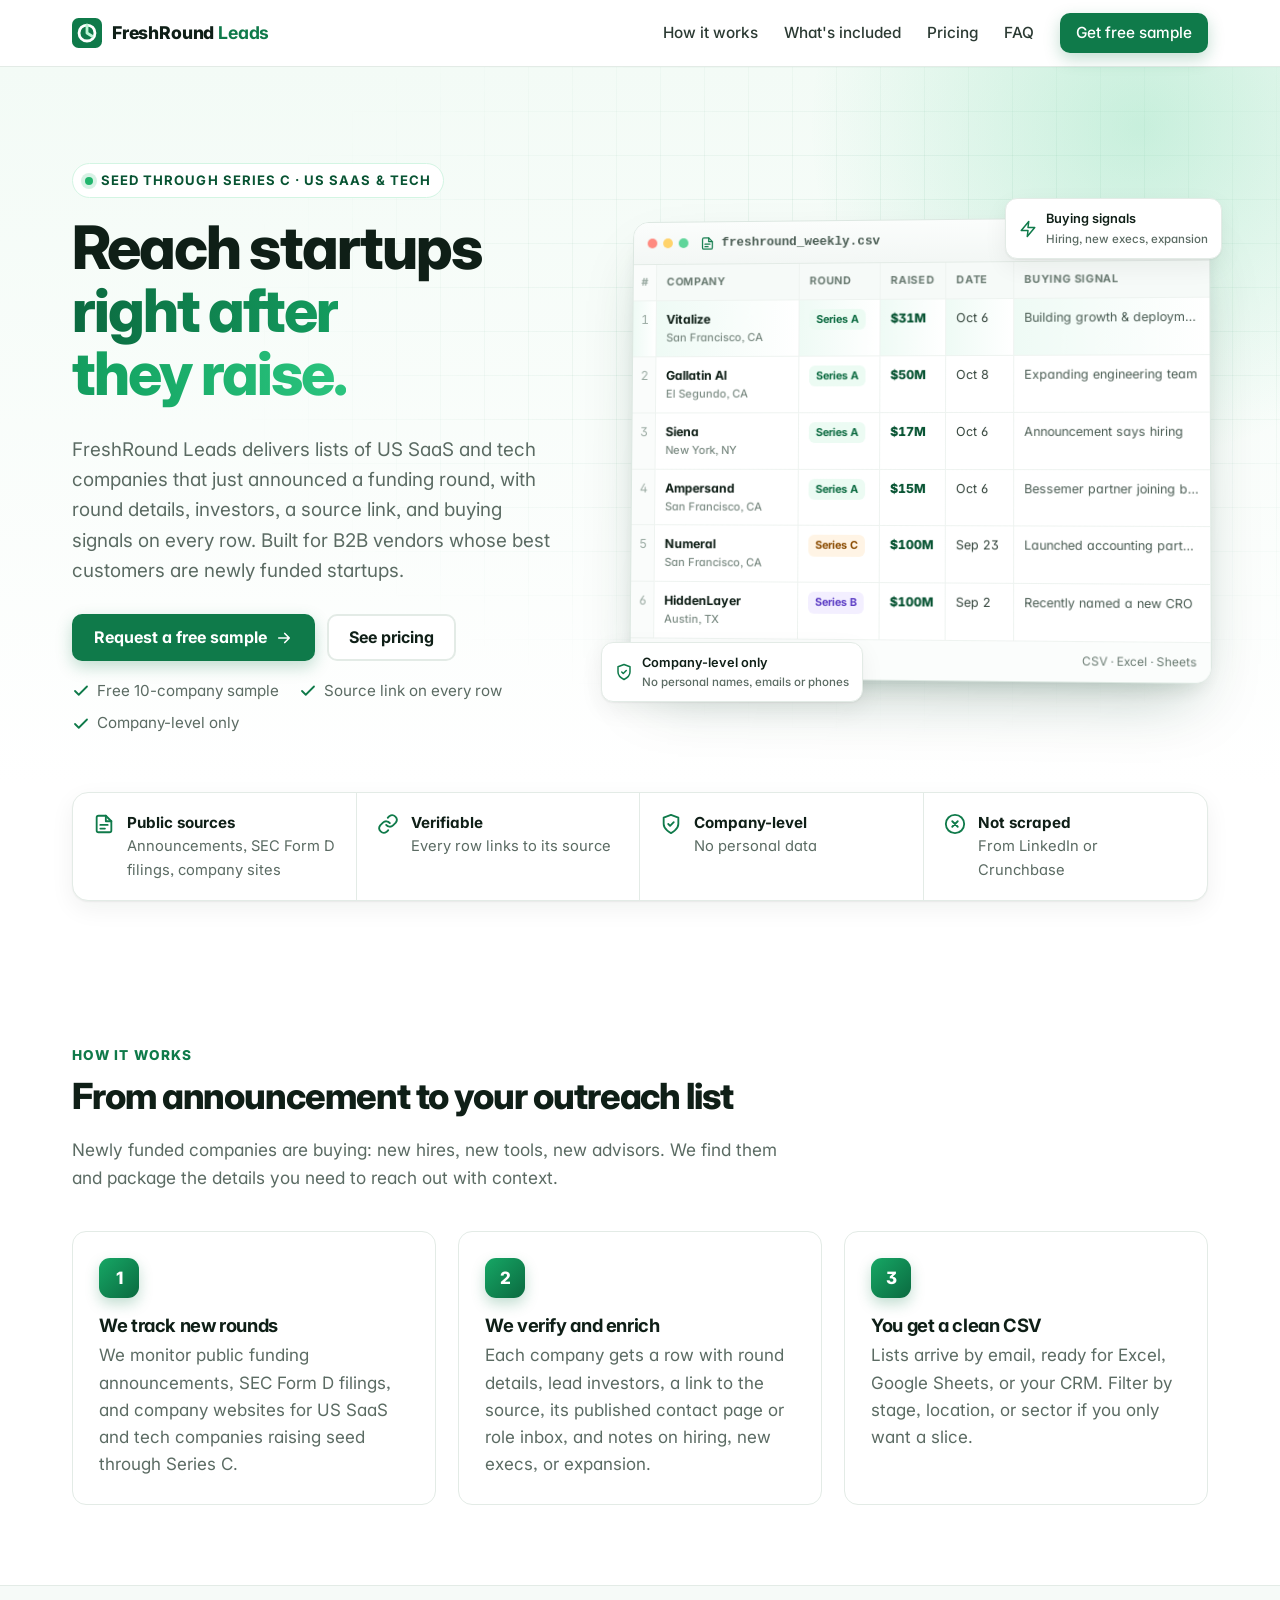
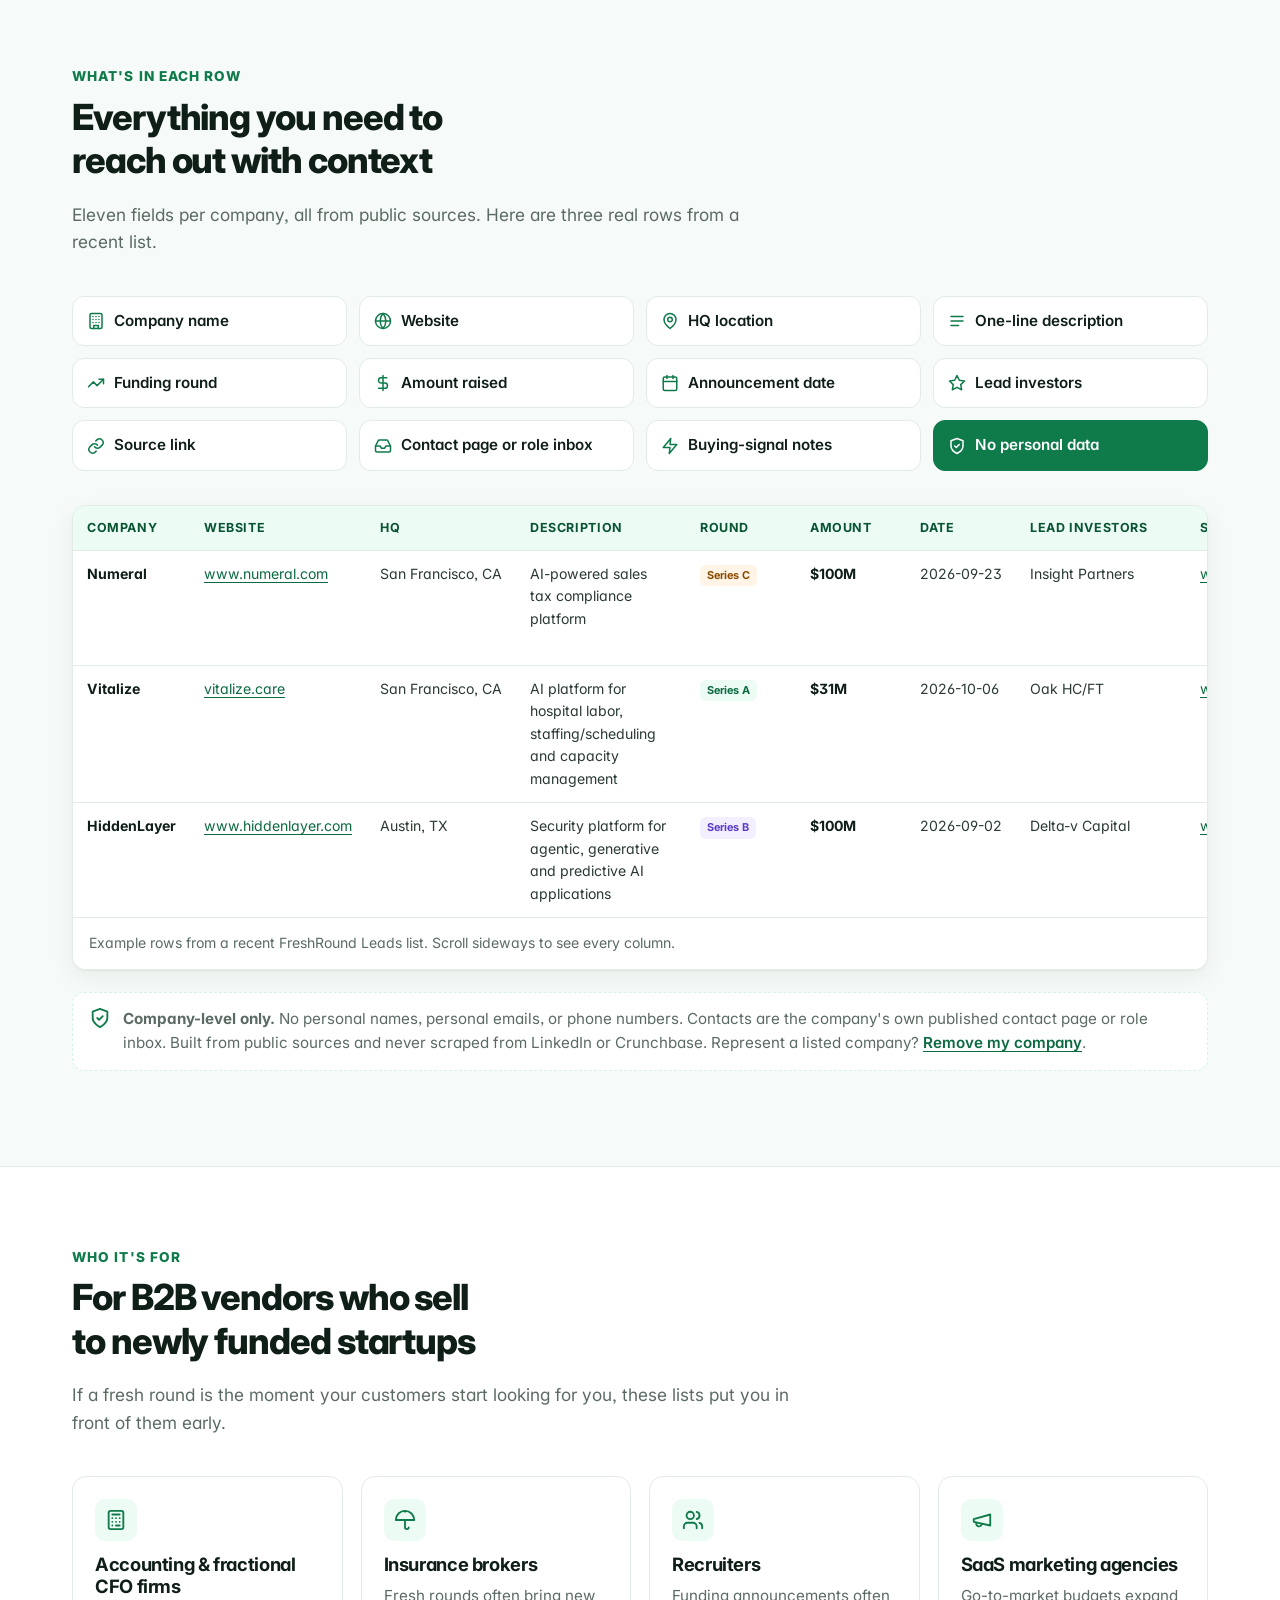
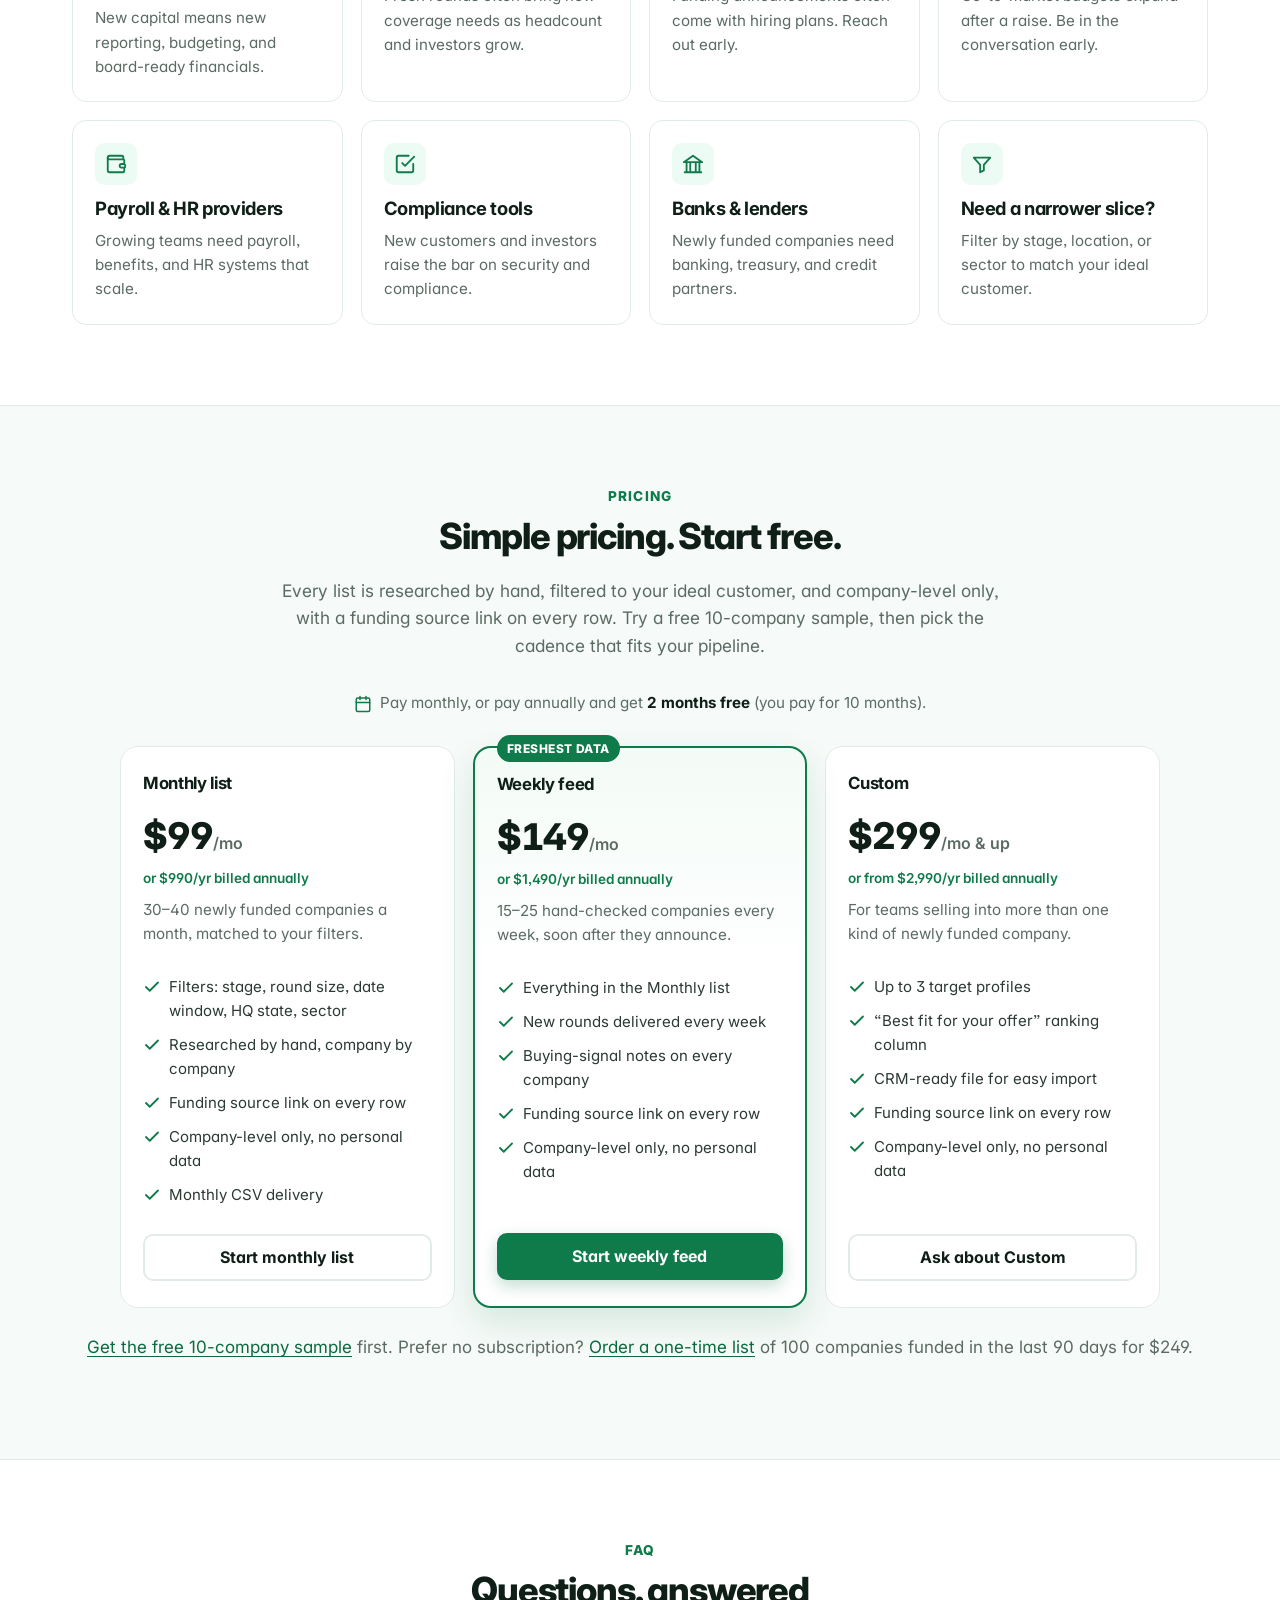
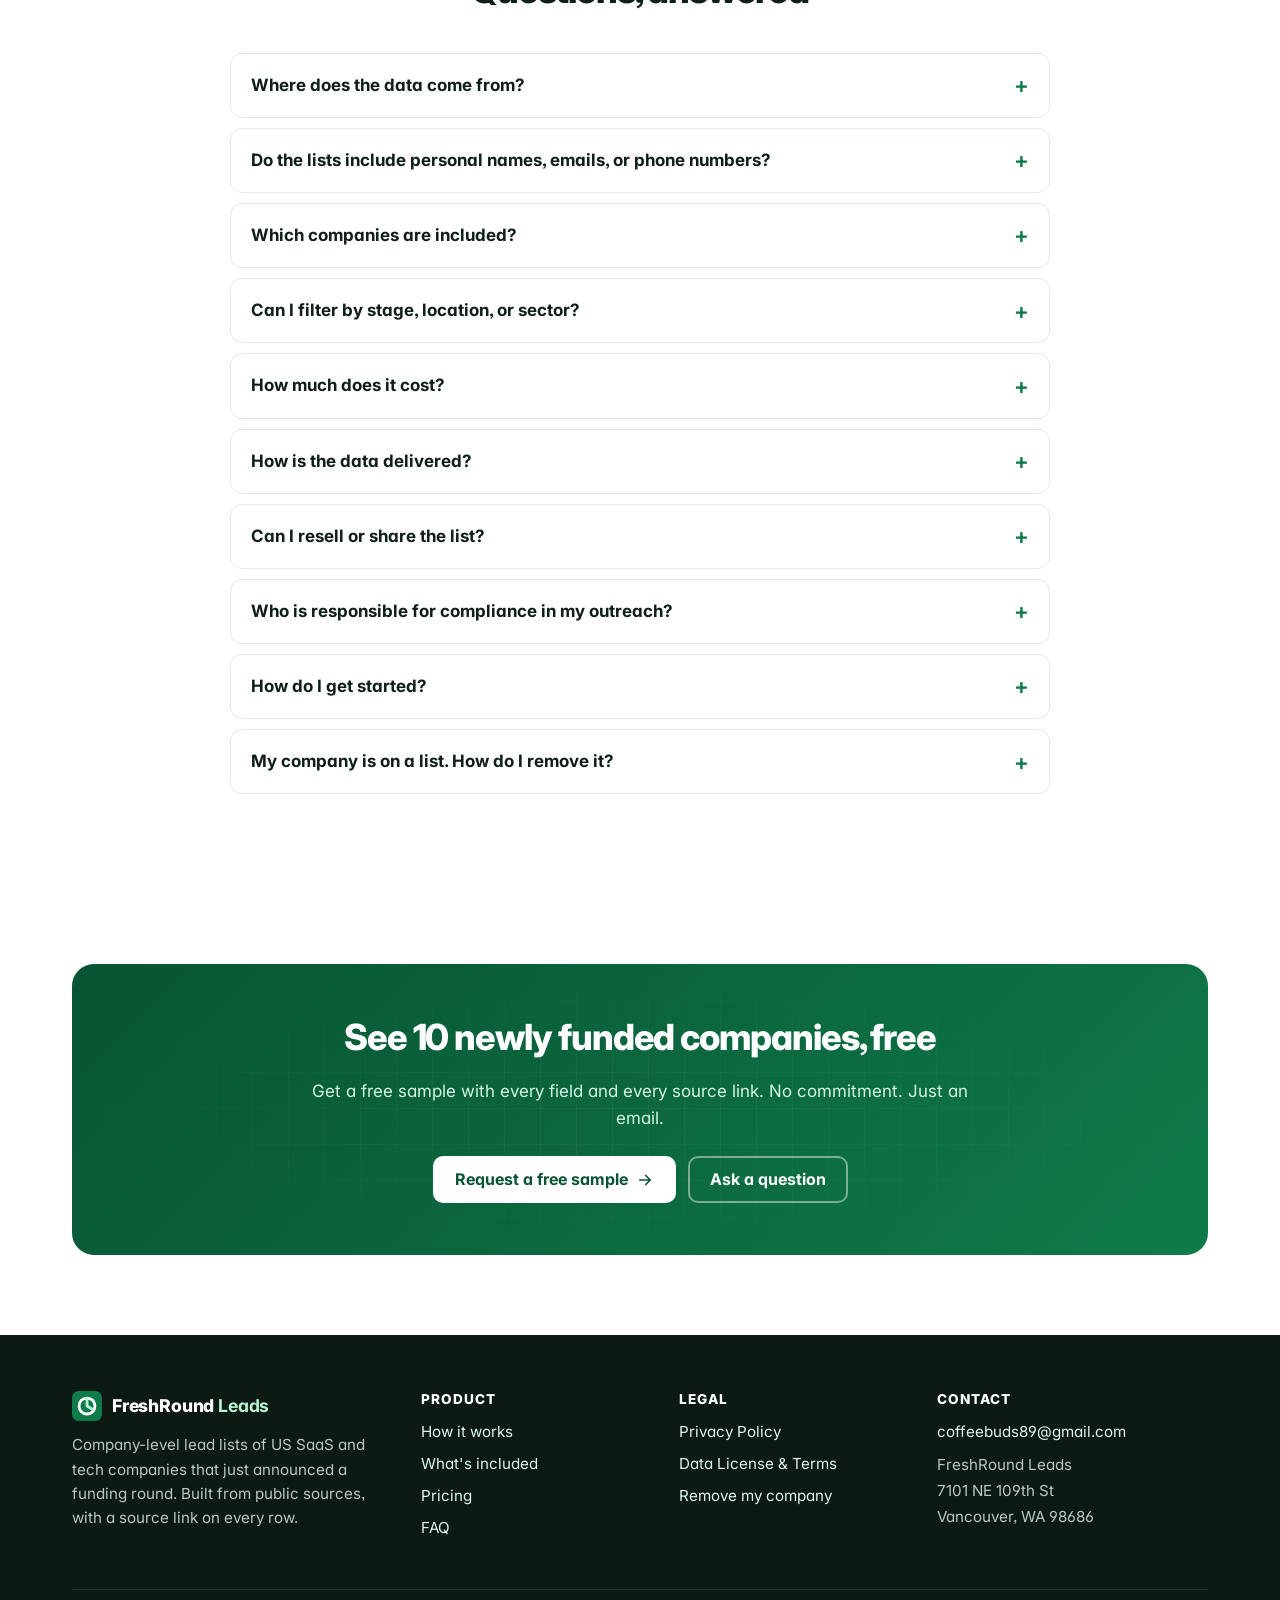
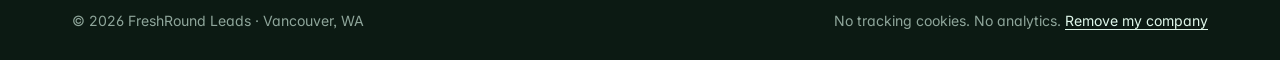
==== commit e2bb95c7: "Update pricing: $99 monthly list, $149 weekly feed, $299+ custom, annual billing (2 months free)" ====
--- a/index.html
+++ b/index.html
@@ -4,7 +4,7 @@
 <meta charset="utf-8">
 <meta name="viewport" content="width=device-width, initial-scale=1">
 <script type="application/ld+json">{"@context": "https://schema.org", "@type": "Organization", "name": "FreshRound Leads", "url": "https://freshroundleads.com/", "email": "coffeebuds89@gmail.com", "logo": "https://freshroundleads.com/assets/apple-touch-icon.png", "address": {"@type": "PostalAddress", "streetAddress": "7101 NE 109th St", "addressLocality": "Vancouver", "addressRegion": "WA", "postalCode": "98686", "addressCountry": "US"}}</script>
-<script type="application/ld+json">{"@context": "https://schema.org", "@type": "FAQPage", "mainEntity": [{"@type": "Question", "name": "Where does the data come from?", "acceptedAnswer": {"@type": "Answer", "text": "Only public sources: funding announcements and press releases, SEC Form D filings, and the companies' own websites. Every row includes a link to the announcement it came from, so you can verify it yourself. We do not scrape LinkedIn or Crunchbase."}}, {"@type": "Question", "name": "Do the lists include personal names, emails, or phone numbers?", "acceptedAnswer": {"@type": "Answer", "text": "No. FreshRound Leads is company-level only. For contact, each row lists the company's published contact page or a role inbox the company lists on its own site (for example a sales@ or support@ address). There are no personal names, personal emails, or phone numbers."}}, {"@type": "Question", "name": "Which companies are included?", "acceptedAnswer": {"@type": "Answer", "text": "US-based SaaS and tech companies that have just announced a funding round, from seed through Series C."}}, {"@type": "Question", "name": "Can I filter by stage, location, or sector?", "acceptedAnswer": {"@type": "Answer", "text": "Yes. Custom filters by funding stage, location, or sector are available. Email us your criteria and we'll reply with what's possible."}}, {"@type": "Question", "name": "How is the data delivered?", "acceptedAnswer": {"@type": "Answer", "text": "As a CSV file sent by email. It opens in Excel or Google Sheets and imports into any CRM."}}, {"@type": "Question", "name": "Can I resell or share the list?", "acceptedAnswer": {"@type": "Answer", "text": "No. Lists are licensed for your own internal use and outreach. Resale and redistribution aren't allowed. See the Data License & Terms."}}, {"@type": "Question", "name": "Who is responsible for compliance in my outreach?", "acceptedAnswer": {"@type": "Answer", "text": "You are. If you contact companies on the list, you're responsible for following CAN-SPAM, the TCPA, and any other laws that apply to your outreach. Details are in the Data License & Terms."}}, {"@type": "Question", "name": "How do I get started?", "acceptedAnswer": {"@type": "Answer", "text": "Start with the free 10-company sample. If it fits, reply to that email with the plan you want and we'll take it from there."}}, {"@type": "Question", "name": "My company is on a list. How do I remove it?", "acceptedAnswer": {"@type": "Answer", "text": "Email coffeebuds89@gmail.com with the subject \"Remove my company\" and your company's name and website. We'll take it out of future lists. More detail is in our Privacy Policy."}}]}</script>
+<script type="application/ld+json">{"@context": "https://schema.org", "@type": "FAQPage", "mainEntity": [{"@type": "Question", "name": "Where does the data come from?", "acceptedAnswer": {"@type": "Answer", "text": "Only public sources: funding announcements and press releases, SEC Form D filings, and the companies' own websites. Every row includes a link to the announcement it came from, so you can verify it yourself. We do not scrape LinkedIn or Crunchbase."}}, {"@type": "Question", "name": "Do the lists include personal names, emails, or phone numbers?", "acceptedAnswer": {"@type": "Answer", "text": "No. FreshRound Leads is company-level only. For contact, each row lists the company's published contact page or a role inbox the company lists on its own site (for example a sales@ or support@ address). There are no personal names, personal emails, or phone numbers."}}, {"@type": "Question", "name": "Which companies are included?", "acceptedAnswer": {"@type": "Answer", "text": "US-based SaaS and tech companies that have just announced a funding round, from seed through Series C."}}, {"@type": "Question", "name": "Can I filter by stage, location, or sector?", "acceptedAnswer": {"@type": "Answer", "text": "Yes. Every subscription list is matched to your filters: funding stage, round size, date window, HQ state, and sector. If you sell to more than one type of company, the Custom plan covers up to 3 target profiles. Email us your criteria and we'll reply with what's possible."}}, {"@type": "Question", "name": "How much does it cost?", "acceptedAnswer": {"@type": "Answer", "text": "The Monthly list is $99/month, the Weekly feed is $149/month, and Custom plans start at $299/month. Pay annually and you get 2 months free: $990/year, $1,490/year, or from $2,990/year. A one-time list of 100 companies funded in the last 90 days is $249, and the 10-company sample is free."}}, {"@type": "Question", "name": "How is the data delivered?", "acceptedAnswer": {"@type": "Answer", "text": "As a CSV file sent by email. It opens in Excel or Google Sheets and imports into any CRM. The Custom plan includes a CRM-ready file."}}, {"@type": "Question", "name": "Can I resell or share the list?", "acceptedAnswer": {"@type": "Answer", "text": "No. Lists are licensed for your own internal use and outreach. Resale and redistribution aren't allowed. See the Data License & Terms."}}, {"@type": "Question", "name": "Who is responsible for compliance in my outreach?", "acceptedAnswer": {"@type": "Answer", "text": "You are. If you contact companies on the list, you're responsible for following CAN-SPAM, the TCPA, and any other laws that apply to your outreach. Details are in the Data License & Terms."}}, {"@type": "Question", "name": "How do I get started?", "acceptedAnswer": {"@type": "Answer", "text": "Start with the free 10-company sample. If it fits, reply to that email with the plan you want and we'll take it from there."}}, {"@type": "Question", "name": "My company is on a list. How do I remove it?", "acceptedAnswer": {"@type": "Answer", "text": "Email coffeebuds89@gmail.com with the subject \"Remove my company\" and your company's name and website. We'll take it out of future lists. More detail is in our Privacy Policy."}}]}</script>
 <title>FreshRound Leads | Lead lists of newly funded US SaaS companies</title>
 <meta name="description" content="Company-level lead lists of US SaaS and tech companies that just raised seed through Series C. Built from public sources, with a source link on every row. Free 10-company sample.">
 <link rel="canonical" href="https://freshroundleads.com/">
@@ -237,24 +237,22 @@
     <div class="section-head center reveal">
       <span class="kicker">Pricing</span>
       <h2 id="pricing-title">Simple pricing. Start free.</h2>
-      <p>Try a free 10-company sample, then pick the cadence that fits your pipeline.</p>
-    </div>
+      <p>Every list is researched by hand, filtered to your ideal customer, and company-level only, with a funding source link on every row. Try a free 10-company sample, then pick the cadence that fits your pipeline.</p>
+    </div>
+    <p class="billing-note reveal"><svg class="" aria-hidden="true" focusable="false"><use href="#i-calendar"/></svg><span>Pay monthly, or pay annually and get <strong>2 months free</strong> (you pay for 10 months).</span></p>
     <div class="pricing">
 <article class="plan reveal">
-<h3>Free sample</h3><p class="price">$0<span></span></p><p class="desc">See the data before you buy. 10 recently funded companies.</p>
-<ul><li><svg class="check" aria-hidden="true" focusable="false"><use href="#i-check"/></svg><span>10 companies, full rows</span></li><li><svg class="check" aria-hidden="true" focusable="false"><use href="#i-check"/></svg><span>Every field, every source link</span></li><li><svg class="check" aria-hidden="true" focusable="false"><use href="#i-check"/></svg><span>Delivered by email as a CSV</span></li></ul>
-<a class="btn btn-ghost btn-block" href="mailto:coffeebuds89@gmail.com?subject=Free%2010-company%20sample%20request&amp;body=Hi%20Alex%2C%0A%0AI%27d%20like%20the%20free%2010-company%20sample%20from%20FreshRound%20Leads.%0A%0AWhat%20we%20sell%3A%20%0AStages%20/%20locations%20/%20sectors%20we%20care%20about%3A%20%0A%0AThanks%2C%0A">Get the free sample</a></article><article class="plan reveal">
-<h3>Monthly list</h3><p class="price">$149<span>/mo</span></p><p class="desc">A fresh list of newly funded companies once a month.</p>
-<ul><li><svg class="check" aria-hidden="true" focusable="false"><use href="#i-check"/></svg><span>Monthly CSV delivery</span></li><li><svg class="check" aria-hidden="true" focusable="false"><use href="#i-check"/></svg><span>Seed through Series C</span></li><li><svg class="check" aria-hidden="true" focusable="false"><use href="#i-check"/></svg><span>Source link on every row</span></li><li><svg class="check" aria-hidden="true" focusable="false"><use href="#i-check"/></svg><span>Buying-signal notes</span></li></ul>
-<a class="btn btn-ghost btn-block" href="mailto:coffeebuds89@gmail.com?subject=Monthly%20list%20%28%24149/mo%29&amp;body=Hi%20Alex%2C%0A%0AI%27m%20interested%20in%20the%20Monthly%20list%20%28%24149/mo%29.%0A%0ACompany%3A%20%0AWhat%20we%20sell%3A%20%0AAny%20filters%20%28stage%2C%20location%2C%20sector%29%3A%20%0A%0AThanks%2C%0A">Start monthly</a></article><article class="plan reveal featured"><span class="badge">Freshest data</span>
-<h3>Weekly feed</h3><p class="price">$299<span>/mo</span></p><p class="desc">Reach companies within days of their announcement.</p>
-<ul><li><svg class="check" aria-hidden="true" focusable="false"><use href="#i-check"/></svg><span>New rounds every week</span></li><li><svg class="check" aria-hidden="true" focusable="false"><use href="#i-check"/></svg><span>Seed through Series C</span></li><li><svg class="check" aria-hidden="true" focusable="false"><use href="#i-check"/></svg><span>Source link on every row</span></li><li><svg class="check" aria-hidden="true" focusable="false"><use href="#i-check"/></svg><span>Buying-signal notes</span></li></ul>
-<a class="btn btn-primary btn-block" href="mailto:coffeebuds89@gmail.com?subject=Weekly%20feed%20%28%24299/mo%29&amp;body=Hi%20Alex%2C%0A%0AI%27m%20interested%20in%20the%20Weekly%20feed%20%28%24299/mo%29.%0A%0ACompany%3A%20%0AWhat%20we%20sell%3A%20%0AAny%20filters%20%28stage%2C%20location%2C%20sector%29%3A%20%0A%0AThanks%2C%0A">Start weekly feed</a></article><article class="plan reveal">
-<h3>90-day list</h3><p class="price">$249<span> one-time</span></p><p class="desc">100 companies that announced a round in the last 90 days.</p>
-<ul><li><svg class="check" aria-hidden="true" focusable="false"><use href="#i-check"/></svg><span>100 companies, one delivery</span></li><li><svg class="check" aria-hidden="true" focusable="false"><use href="#i-check"/></svg><span>No subscription</span></li><li><svg class="check" aria-hidden="true" focusable="false"><use href="#i-check"/></svg><span>Source link on every row</span></li><li><svg class="check" aria-hidden="true" focusable="false"><use href="#i-check"/></svg><span>Buying-signal notes</span></li></ul>
-<a class="btn btn-ghost btn-block" href="mailto:coffeebuds89@gmail.com?subject=One-time%2090-day%20list%20%28%24249%29&amp;body=Hi%20Alex%2C%0A%0AI%27d%20like%20the%20one-time%2090-day%20list%20of%20100%20companies%20%28%24249%29.%0A%0ACompany%3A%20%0AAny%20filters%20%28stage%2C%20location%2C%20sector%29%3A%20%0A%0AThanks%2C%0A">Order 90-day list</a></article>
-    </div>
-    <p class="custom-note reveal">Need custom filters by stage, location, or sector? <a href="mailto:coffeebuds89@gmail.com?subject=Custom%20filter%20request&amp;body=Hi%20Alex%2C%0A%0AI%27d%20like%20a%20list%20filtered%20by%3A%0A-%20Stage%3A%20%0A-%20Location%3A%20%0A-%20Sector%3A%20%0A%0AThanks%2C%0A">Tell us what you need</a>.</p>
+<h3>Monthly list</h3><p class="price">$99<span>/mo</span></p><p class="annual">or $990/yr billed annually</p><p class="desc">30&ndash;40 newly funded companies a month, matched to your filters.</p>
+<ul><li><svg class="check" aria-hidden="true" focusable="false"><use href="#i-check"/></svg><span>Filters: stage, round size, date window, HQ state, sector</span></li><li><svg class="check" aria-hidden="true" focusable="false"><use href="#i-check"/></svg><span>Researched by hand, company by company</span></li><li><svg class="check" aria-hidden="true" focusable="false"><use href="#i-check"/></svg><span>Funding source link on every row</span></li><li><svg class="check" aria-hidden="true" focusable="false"><use href="#i-check"/></svg><span>Company-level only, no personal data</span></li><li><svg class="check" aria-hidden="true" focusable="false"><use href="#i-check"/></svg><span>Monthly CSV delivery</span></li></ul>
+<a class="btn btn-ghost btn-block" href="mailto:coffeebuds89@gmail.com?subject=Monthly%20list%20%28%2499/mo%29&amp;body=Hi%20Alex%2C%0A%0AI%27m%20interested%20in%20the%20Monthly%20list%20%28%2499/mo%2C%20or%20%24990/yr%20billed%20annually%29.%0A%0ACompany%3A%20%0AWhat%20we%20sell%3A%20%0AFilters%20%28stage%2C%20round%20size%2C%20date%20window%2C%20HQ%20state%2C%20sector%29%3A%20%0ABilling%20%28monthly%20or%20annual%29%3A%20%0A%0AThanks%2C%0A">Start monthly list</a></article><article class="plan reveal featured"><span class="badge">Freshest data</span>
+<h3>Weekly feed</h3><p class="price">$149<span>/mo</span></p><p class="annual">or $1,490/yr billed annually</p><p class="desc">15&ndash;25 hand-checked companies every week, soon after they announce.</p>
+<ul><li><svg class="check" aria-hidden="true" focusable="false"><use href="#i-check"/></svg><span>Everything in the Monthly list</span></li><li><svg class="check" aria-hidden="true" focusable="false"><use href="#i-check"/></svg><span>New rounds delivered every week</span></li><li><svg class="check" aria-hidden="true" focusable="false"><use href="#i-check"/></svg><span>Buying-signal notes on every company</span></li><li><svg class="check" aria-hidden="true" focusable="false"><use href="#i-check"/></svg><span>Funding source link on every row</span></li><li><svg class="check" aria-hidden="true" focusable="false"><use href="#i-check"/></svg><span>Company-level only, no personal data</span></li></ul>
+<a class="btn btn-primary btn-block" href="mailto:coffeebuds89@gmail.com?subject=Weekly%20feed%20%28%24149/mo%29&amp;body=Hi%20Alex%2C%0A%0AI%27m%20interested%20in%20the%20Weekly%20feed%20%28%24149/mo%2C%20or%20%241%2C490/yr%20billed%20annually%29.%0A%0ACompany%3A%20%0AWhat%20we%20sell%3A%20%0AFilters%20%28stage%2C%20round%20size%2C%20date%20window%2C%20HQ%20state%2C%20sector%29%3A%20%0ABilling%20%28monthly%20or%20annual%29%3A%20%0A%0AThanks%2C%0A">Start weekly feed</a></article><article class="plan reveal">
+<h3>Custom</h3><p class="price">$299<span>/mo &amp; up</span></p><p class="annual">or from $2,990/yr billed annually</p><p class="desc">For teams selling into more than one kind of newly funded company.</p>
+<ul><li><svg class="check" aria-hidden="true" focusable="false"><use href="#i-check"/></svg><span>Up to 3 target profiles</span></li><li><svg class="check" aria-hidden="true" focusable="false"><use href="#i-check"/></svg><span>&ldquo;Best fit for your offer&rdquo; ranking column</span></li><li><svg class="check" aria-hidden="true" focusable="false"><use href="#i-check"/></svg><span>CRM-ready file for easy import</span></li><li><svg class="check" aria-hidden="true" focusable="false"><use href="#i-check"/></svg><span>Funding source link on every row</span></li><li><svg class="check" aria-hidden="true" focusable="false"><use href="#i-check"/></svg><span>Company-level only, no personal data</span></li></ul>
+<a class="btn btn-ghost btn-block" href="mailto:coffeebuds89@gmail.com?subject=Custom%20plan%20%28from%20%24299/mo%29&amp;body=Hi%20Alex%2C%0A%0AI%27m%20interested%20in%20the%20Custom%20plan%20%28from%20%24299/mo%2C%20or%20from%20%242%2C990/yr%20billed%20annually%29.%0A%0ACompany%3A%20%0AWhat%20we%20sell%3A%20%0ATarget%20profiles%20%28up%20to%203%3B%20stage%2C%20round%20size%2C%20date%20window%2C%20HQ%20state%2C%20sector%20for%20each%29%3A%20%0ACRM%20we%20use%3A%20%0ABilling%20%28monthly%20or%20annual%29%3A%20%0A%0AThanks%2C%0A">Ask about Custom</a></article>
+    </div>
+    <p class="custom-note reveal"><a href="mailto:coffeebuds89@gmail.com?subject=Free%2010-company%20sample%20request&amp;body=Hi%20Alex%2C%0A%0AI%27d%20like%20the%20free%2010-company%20sample%20from%20FreshRound%20Leads.%0A%0AWhat%20we%20sell%3A%20%0AStages%20/%20locations%20/%20sectors%20we%20care%20about%3A%20%0A%0AThanks%2C%0A">Get the free 10-company sample</a> first. Prefer no subscription? <a href="mailto:coffeebuds89@gmail.com?subject=One-time%2090-day%20list%20%28%24249%29&amp;body=Hi%20Alex%2C%0A%0AI%27d%20like%20the%20one-time%2090-day%20list%20of%20100%20companies%20%28%24249%29.%0A%0ACompany%3A%20%0AAny%20filters%20%28stage%2C%20location%2C%20sector%29%3A%20%0A%0AThanks%2C%0A">Order a one-time list</a> of 100 companies funded in the last 90 days for $249.</p>
   </div>
 </section>
 
@@ -268,8 +266,9 @@
 <details class="reveal"><summary>Where does the data come from?</summary><div class="answer"><p>Only public sources: funding announcements and press releases, SEC Form D filings, and the companies' own websites. Every row includes a link to the announcement it came from, so you can verify it yourself. We do not scrape LinkedIn or Crunchbase.</p></div></details>
 <details class="reveal"><summary>Do the lists include personal names, emails, or phone numbers?</summary><div class="answer"><p>No. FreshRound Leads is company-level only. For contact, each row lists the company's published contact page or a role inbox the company lists on its own site (for example a sales@ or support@ address). There are no personal names, personal emails, or phone numbers.</p></div></details>
 <details class="reveal"><summary>Which companies are included?</summary><div class="answer"><p>US-based SaaS and tech companies that have just announced a funding round, from seed through Series C.</p></div></details>
-<details class="reveal"><summary>Can I filter by stage, location, or sector?</summary><div class="answer"><p>Yes. Custom filters by funding stage, location, or sector are available. <a href="mailto:coffeebuds89@gmail.com?subject=Custom%20filter%20request&amp;body=Hi%20Alex%2C%0A%0AI%27d%20like%20a%20list%20filtered%20by%3A%0A-%20Stage%3A%20%0A-%20Location%3A%20%0A-%20Sector%3A%20%0A%0AThanks%2C%0A">Email us your criteria</a> and we'll reply with what's possible.</p></div></details>
-<details class="reveal"><summary>How is the data delivered?</summary><div class="answer"><p>As a CSV file sent by email. It opens in Excel or Google Sheets and imports into any CRM.</p></div></details>
+<details class="reveal"><summary>Can I filter by stage, location, or sector?</summary><div class="answer"><p>Yes. Every subscription list is matched to your filters: funding stage, round size, date window, HQ state, and sector. If you sell to more than one type of company, the Custom plan covers up to 3 target profiles. <a href="mailto:coffeebuds89@gmail.com?subject=Custom%20filter%20request&amp;body=Hi%20Alex%2C%0A%0AI%27d%20like%20a%20list%20filtered%20by%3A%0A-%20Stage%3A%20%0A-%20Round%20size%3A%20%0A-%20Date%20window%3A%20%0A-%20HQ%20state%3A%20%0A-%20Sector%3A%20%0A%0AThanks%2C%0A">Email us your criteria</a> and we'll reply with what's possible.</p></div></details>
+<details class="reveal"><summary>How much does it cost?</summary><div class="answer"><p>The Monthly list is $99/month, the Weekly feed is $149/month, and Custom plans start at $299/month. Pay annually and you get 2 months free: $990/year, $1,490/year, or from $2,990/year. A one-time list of 100 companies funded in the last 90 days is $249, and the 10-company sample is free.</p></div></details>
+<details class="reveal"><summary>How is the data delivered?</summary><div class="answer"><p>As a CSV file sent by email. It opens in Excel or Google Sheets and imports into any CRM. The Custom plan includes a CRM-ready file.</p></div></details>
 <details class="reveal"><summary>Can I resell or share the list?</summary><div class="answer"><p>No. Lists are licensed for your own internal use and outreach. Resale and redistribution aren't allowed. See the <a href="terms.html">Data License &amp; Terms</a>.</p></div></details>
 <details class="reveal"><summary>Who is responsible for compliance in my outreach?</summary><div class="answer"><p>You are. If you contact companies on the list, you're responsible for following CAN-SPAM, the TCPA, and any other laws that apply to your outreach. Details are in the <a href="terms.html">Data License &amp; Terms</a>.</p></div></details>
 <details class="reveal"><summary>How do I get started?</summary><div class="answer"><p>Start with the <a href="mailto:coffeebuds89@gmail.com?subject=Free%2010-company%20sample%20request&amp;body=Hi%20Alex%2C%0A%0AI%27d%20like%20the%20free%2010-company%20sample%20from%20FreshRound%20Leads.%0A%0AWhat%20we%20sell%3A%20%0AStages%20/%20locations%20/%20sectors%20we%20care%20about%3A%20%0A%0AThanks%2C%0A">free 10-company sample</a>. If it fits, reply to that email with the plan you want and we'll take it from there.</p></div></details>
--- a/assets/styles.css
+++ b/assets/styles.css
@@ -339,3 +339,10 @@
 @media (max-width:760px){.table-wrap td > *{justify-self:start}.table-wrap caption{padding:0 2px 12px}}
 .footer-bottom a{text-decoration:underline;text-underline-offset:3px}
 @media (max-width:760px){.site-nav li a.btn{display:flex;justify-content:center}}
+/* pricing v2: 3 plans + annual billing note */
+.pricing{grid-template-columns:repeat(3,1fr);max-width:1040px;margin-left:auto;margin-right:auto}
+.plan .annual{font-size:.85rem;font-weight:600;color:var(--green);margin:0 0 8px}
+.billing-note{display:flex;gap:8px;align-items:center;justify-content:center;flex-wrap:wrap;text-align:center;color:var(--muted);margin:-8px auto 30px;font-size:.95rem}
+.billing-note svg{width:18px;height:18px;color:var(--green);flex:none}
+.billing-note strong{color:var(--ink)}
+@media (max-width:980px){.pricing{grid-template-columns:1fr;max-width:520px}}
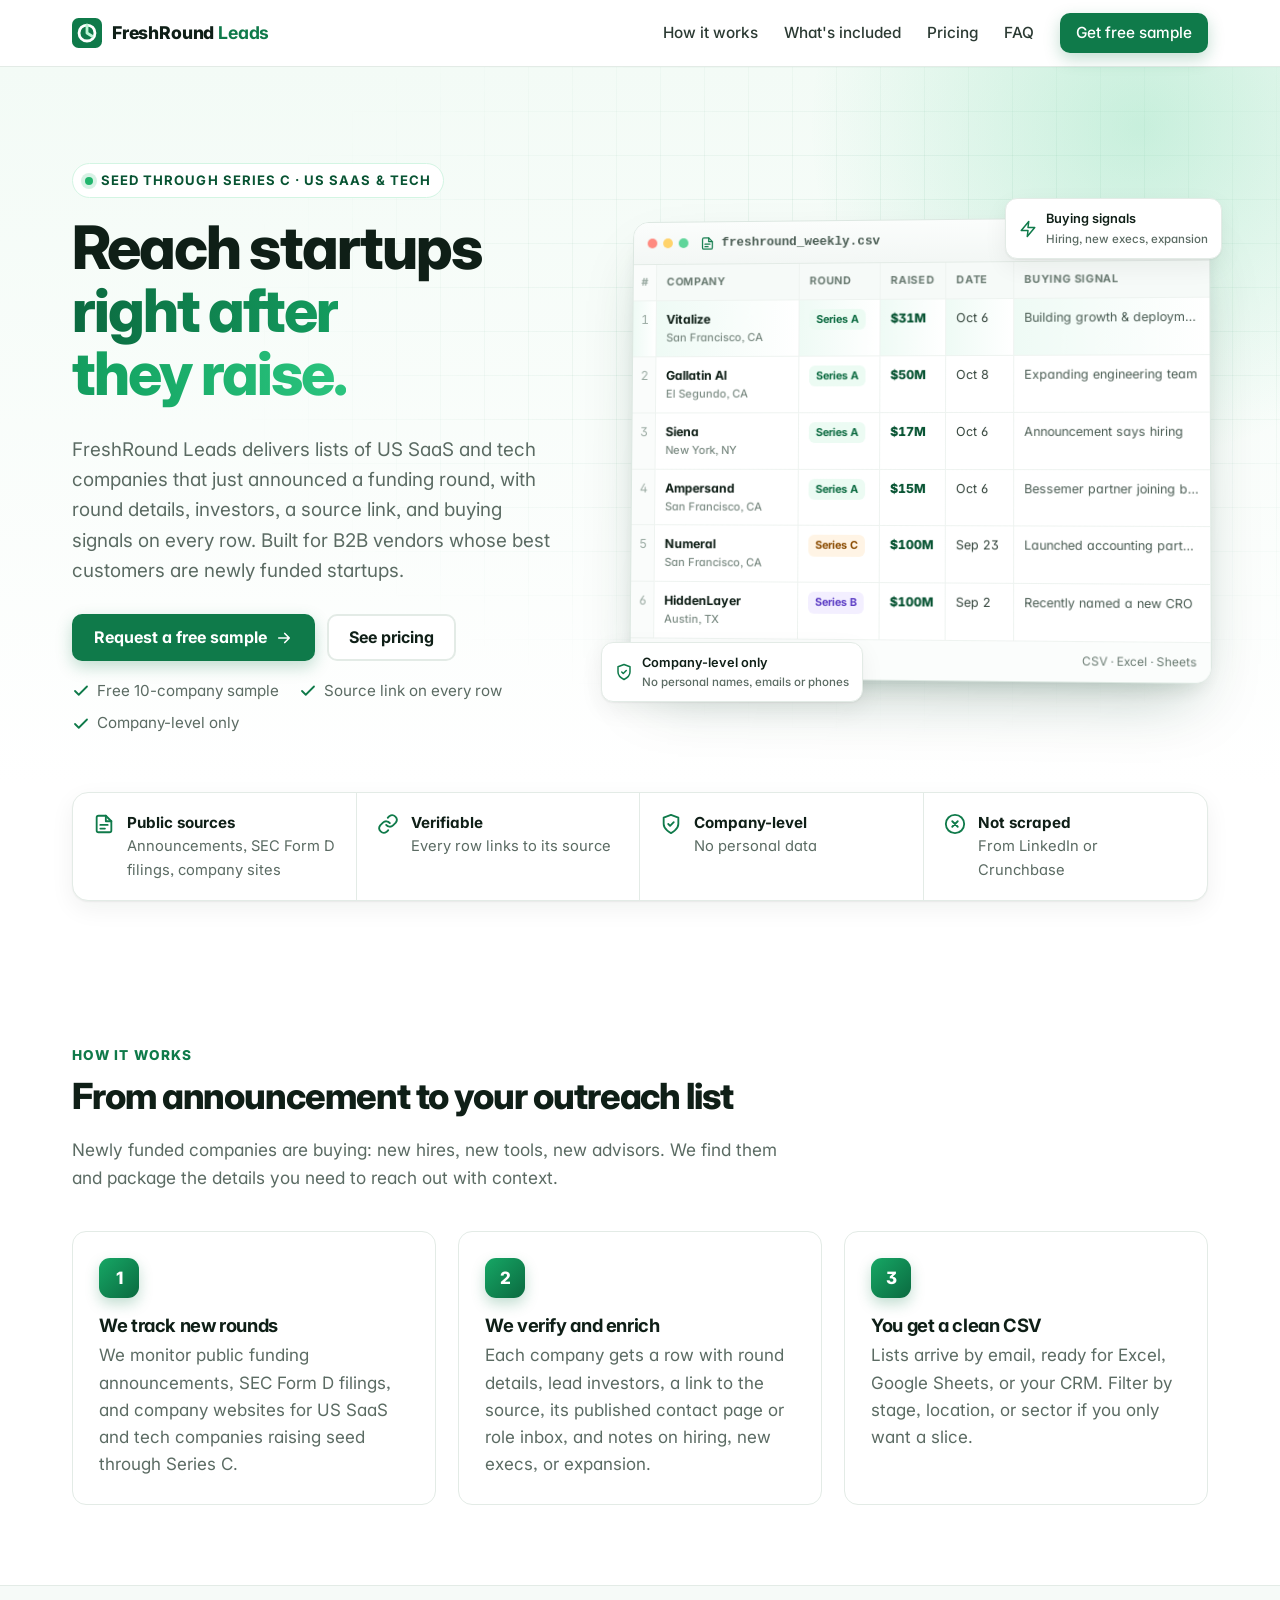
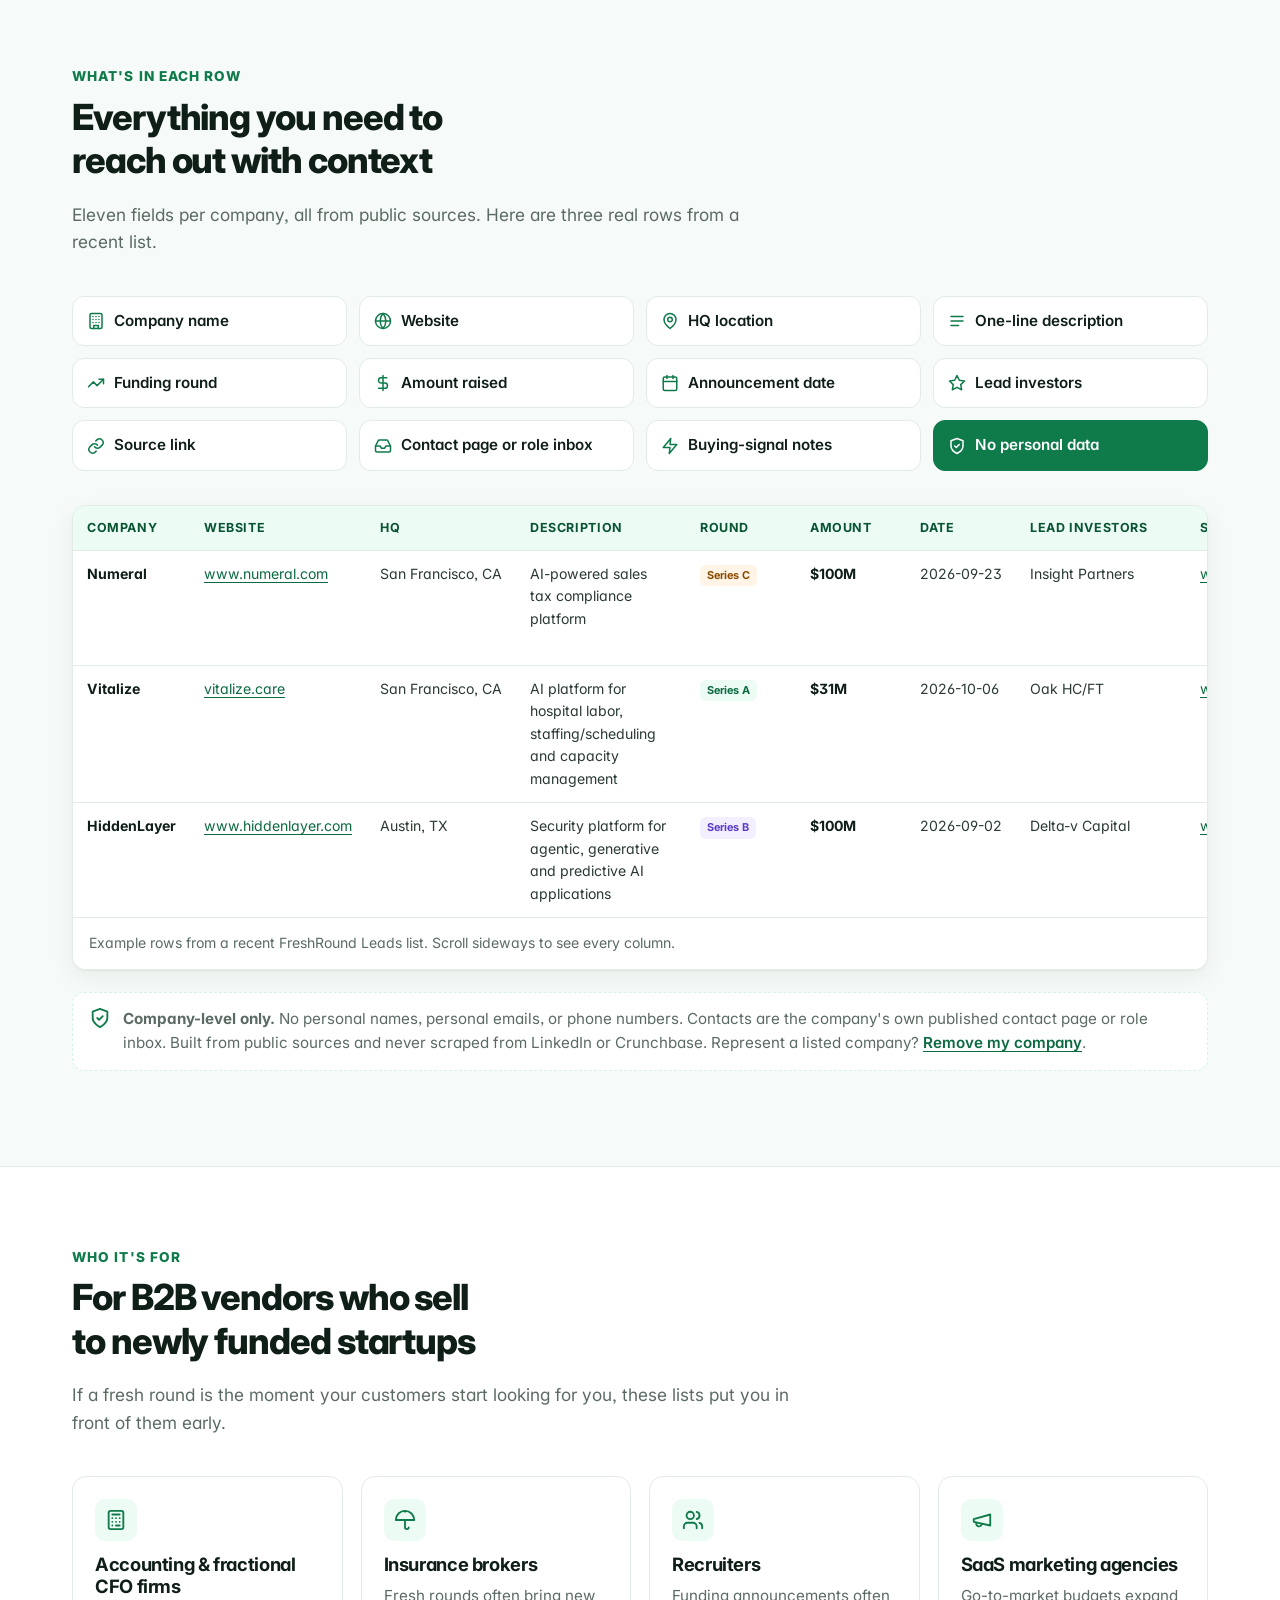
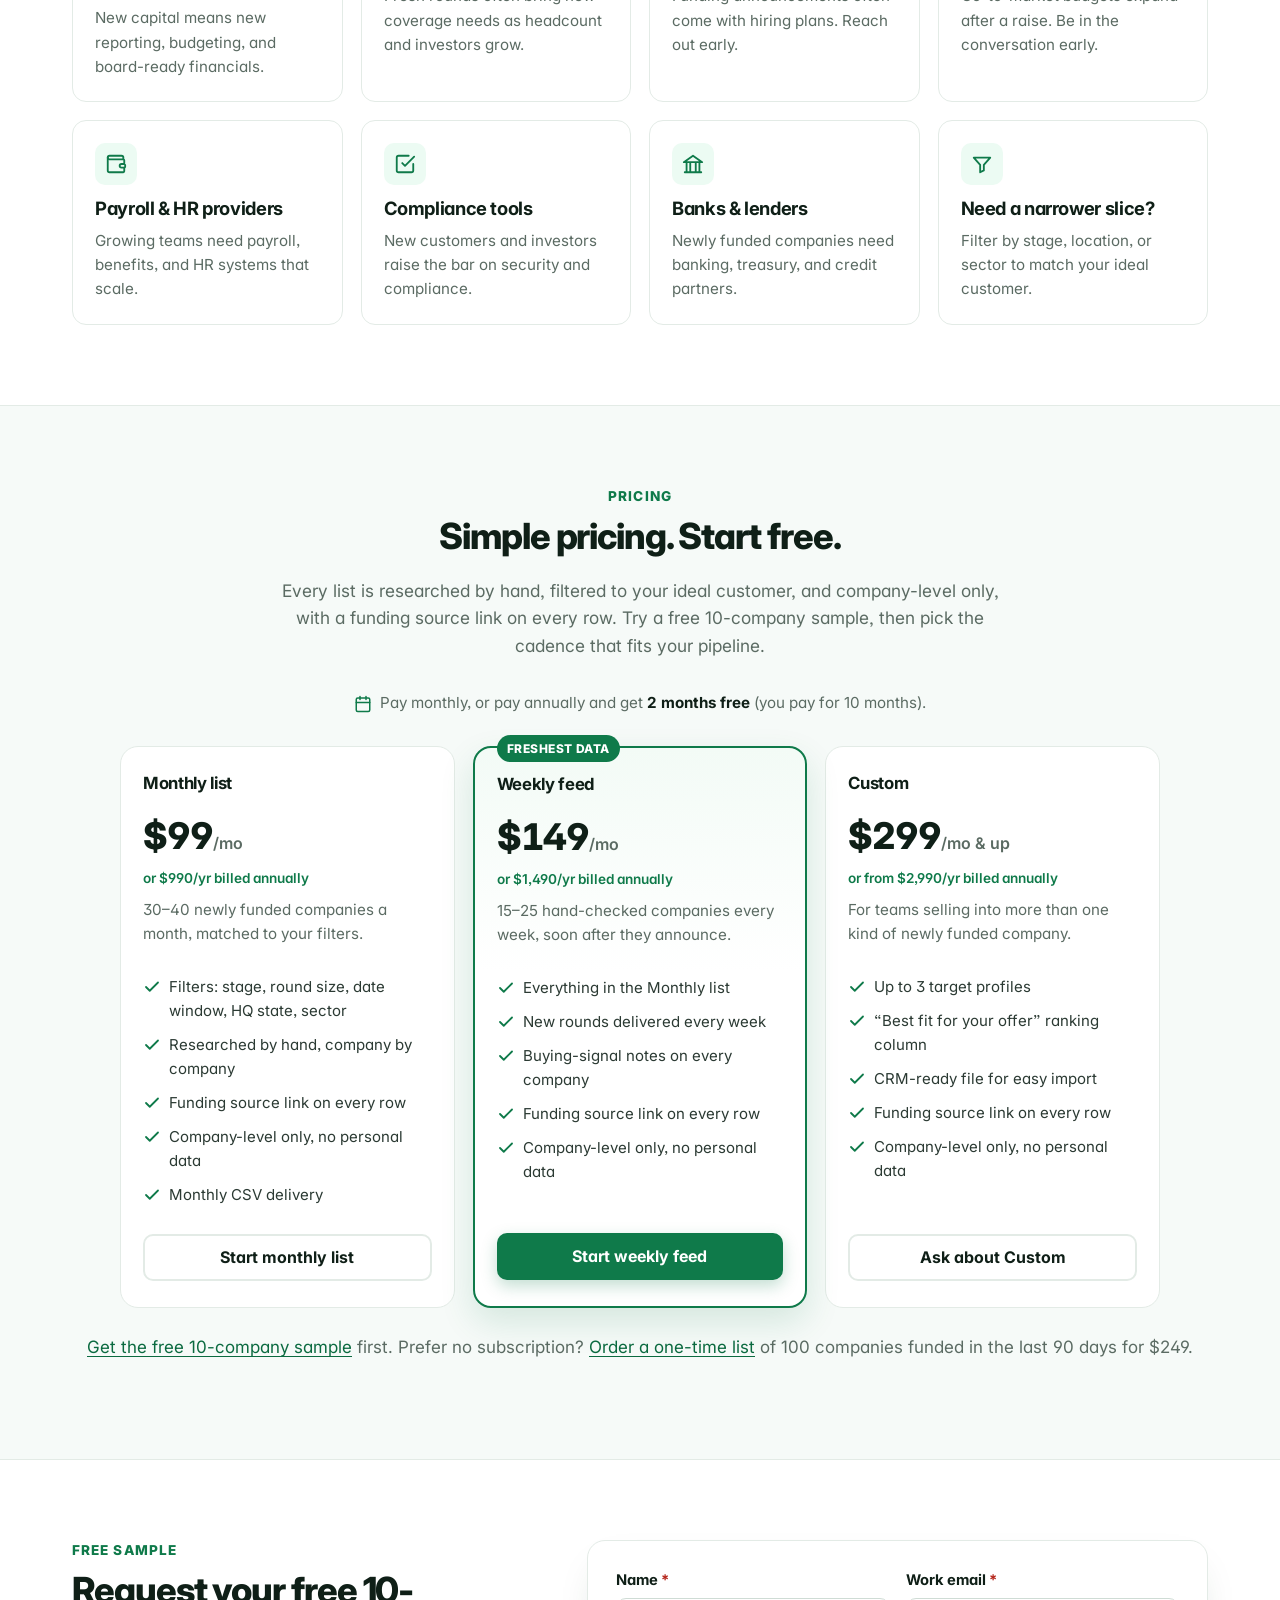
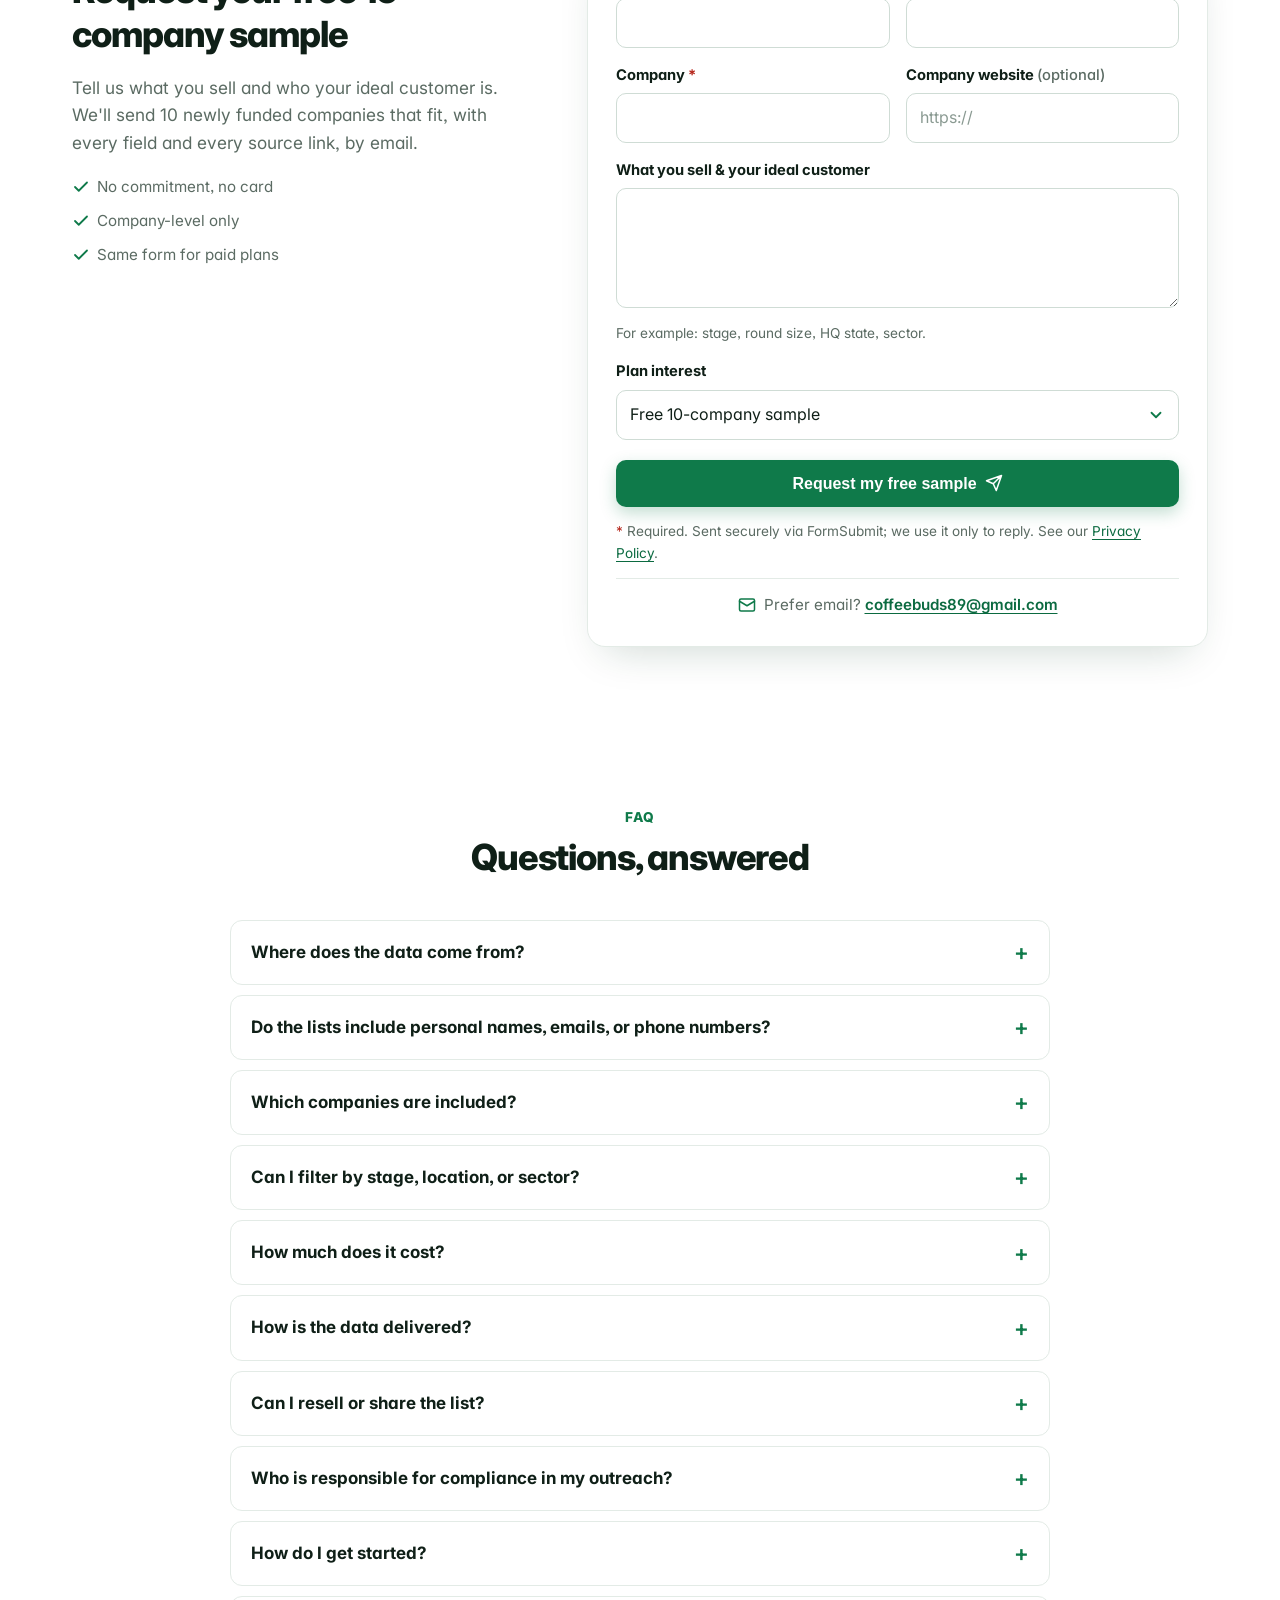
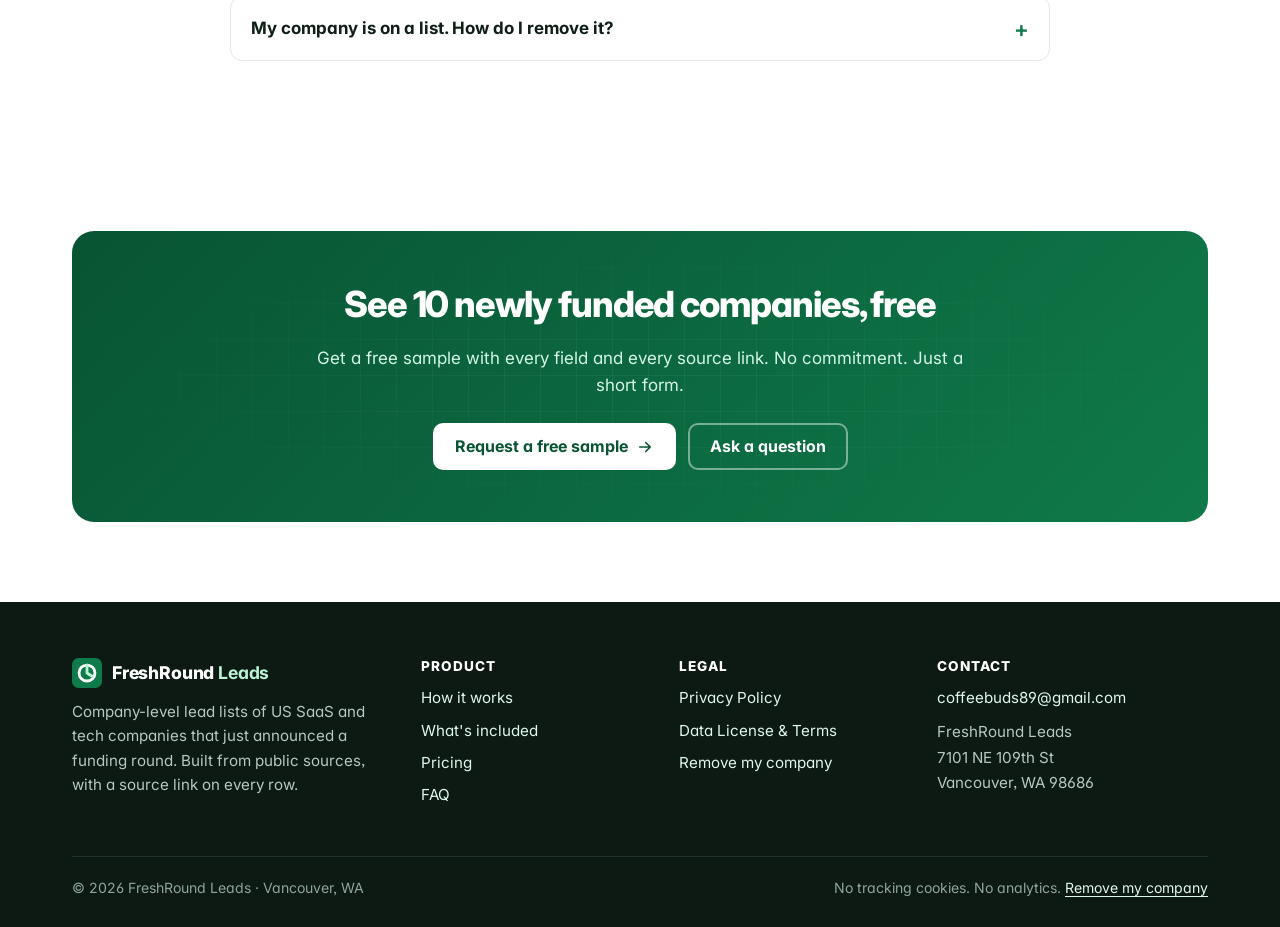
==== commit ff60af8d: "Add sample-request form (FormSubmit), thanks page, privacy update; free-sample CTAs point to #sample" ====
--- a/index.html
+++ b/index.html
@@ -4,7 +4,7 @@
 <meta charset="utf-8">
 <meta name="viewport" content="width=device-width, initial-scale=1">
 <script type="application/ld+json">{"@context": "https://schema.org", "@type": "Organization", "name": "FreshRound Leads", "url": "https://freshroundleads.com/", "email": "coffeebuds89@gmail.com", "logo": "https://freshroundleads.com/assets/apple-touch-icon.png", "address": {"@type": "PostalAddress", "streetAddress": "7101 NE 109th St", "addressLocality": "Vancouver", "addressRegion": "WA", "postalCode": "98686", "addressCountry": "US"}}</script>
-<script type="application/ld+json">{"@context": "https://schema.org", "@type": "FAQPage", "mainEntity": [{"@type": "Question", "name": "Where does the data come from?", "acceptedAnswer": {"@type": "Answer", "text": "Only public sources: funding announcements and press releases, SEC Form D filings, and the companies' own websites. Every row includes a link to the announcement it came from, so you can verify it yourself. We do not scrape LinkedIn or Crunchbase."}}, {"@type": "Question", "name": "Do the lists include personal names, emails, or phone numbers?", "acceptedAnswer": {"@type": "Answer", "text": "No. FreshRound Leads is company-level only. For contact, each row lists the company's published contact page or a role inbox the company lists on its own site (for example a sales@ or support@ address). There are no personal names, personal emails, or phone numbers."}}, {"@type": "Question", "name": "Which companies are included?", "acceptedAnswer": {"@type": "Answer", "text": "US-based SaaS and tech companies that have just announced a funding round, from seed through Series C."}}, {"@type": "Question", "name": "Can I filter by stage, location, or sector?", "acceptedAnswer": {"@type": "Answer", "text": "Yes. Every subscription list is matched to your filters: funding stage, round size, date window, HQ state, and sector. If you sell to more than one type of company, the Custom plan covers up to 3 target profiles. Email us your criteria and we'll reply with what's possible."}}, {"@type": "Question", "name": "How much does it cost?", "acceptedAnswer": {"@type": "Answer", "text": "The Monthly list is $99/month, the Weekly feed is $149/month, and Custom plans start at $299/month. Pay annually and you get 2 months free: $990/year, $1,490/year, or from $2,990/year. A one-time list of 100 companies funded in the last 90 days is $249, and the 10-company sample is free."}}, {"@type": "Question", "name": "How is the data delivered?", "acceptedAnswer": {"@type": "Answer", "text": "As a CSV file sent by email. It opens in Excel or Google Sheets and imports into any CRM. The Custom plan includes a CRM-ready file."}}, {"@type": "Question", "name": "Can I resell or share the list?", "acceptedAnswer": {"@type": "Answer", "text": "No. Lists are licensed for your own internal use and outreach. Resale and redistribution aren't allowed. See the Data License & Terms."}}, {"@type": "Question", "name": "Who is responsible for compliance in my outreach?", "acceptedAnswer": {"@type": "Answer", "text": "You are. If you contact companies on the list, you're responsible for following CAN-SPAM, the TCPA, and any other laws that apply to your outreach. Details are in the Data License & Terms."}}, {"@type": "Question", "name": "How do I get started?", "acceptedAnswer": {"@type": "Answer", "text": "Start with the free 10-company sample. If it fits, reply to that email with the plan you want and we'll take it from there."}}, {"@type": "Question", "name": "My company is on a list. How do I remove it?", "acceptedAnswer": {"@type": "Answer", "text": "Email coffeebuds89@gmail.com with the subject \"Remove my company\" and your company's name and website. We'll take it out of future lists. More detail is in our Privacy Policy."}}]}</script>
+<script type="application/ld+json">{"@context": "https://schema.org", "@type": "FAQPage", "mainEntity": [{"@type": "Question", "name": "Where does the data come from?", "acceptedAnswer": {"@type": "Answer", "text": "Only public sources: funding announcements and press releases, SEC Form D filings, and the companies' own websites. Every row includes a link to the announcement it came from, so you can verify it yourself. We do not scrape LinkedIn or Crunchbase."}}, {"@type": "Question", "name": "Do the lists include personal names, emails, or phone numbers?", "acceptedAnswer": {"@type": "Answer", "text": "No. FreshRound Leads is company-level only. For contact, each row lists the company's published contact page or a role inbox the company lists on its own site (for example a sales@ or support@ address). There are no personal names, personal emails, or phone numbers."}}, {"@type": "Question", "name": "Which companies are included?", "acceptedAnswer": {"@type": "Answer", "text": "US-based SaaS and tech companies that have just announced a funding round, from seed through Series C."}}, {"@type": "Question", "name": "Can I filter by stage, location, or sector?", "acceptedAnswer": {"@type": "Answer", "text": "Yes. Every subscription list is matched to your filters: funding stage, round size, date window, HQ state, and sector. If you sell to more than one type of company, the Custom plan covers up to 3 target profiles. Email us your criteria and we'll reply with what's possible."}}, {"@type": "Question", "name": "How much does it cost?", "acceptedAnswer": {"@type": "Answer", "text": "The Monthly list is $99/month, the Weekly feed is $149/month, and Custom plans start at $299/month. Pay annually and you get 2 months free: $990/year, $1,490/year, or from $2,990/year. A one-time list of 100 companies funded in the last 90 days is $249, and the 10-company sample is free."}}, {"@type": "Question", "name": "How is the data delivered?", "acceptedAnswer": {"@type": "Answer", "text": "As a CSV file sent by email. It opens in Excel or Google Sheets and imports into any CRM. The Custom plan includes a CRM-ready file."}}, {"@type": "Question", "name": "Can I resell or share the list?", "acceptedAnswer": {"@type": "Answer", "text": "No. Lists are licensed for your own internal use and outreach. Resale and redistribution aren't allowed. See the Data License & Terms."}}, {"@type": "Question", "name": "Who is responsible for compliance in my outreach?", "acceptedAnswer": {"@type": "Answer", "text": "You are. If you contact companies on the list, you're responsible for following CAN-SPAM, the TCPA, and any other laws that apply to your outreach. Details are in the Data License & Terms."}}, {"@type": "Question", "name": "How do I get started?", "acceptedAnswer": {"@type": "Answer", "text": "Request the free 10-company sample with the short form on this page. If it fits, reply to our email with the plan you want and we'll take it from there."}}, {"@type": "Question", "name": "My company is on a list. How do I remove it?", "acceptedAnswer": {"@type": "Answer", "text": "Email coffeebuds89@gmail.com with the subject \"Remove my company\" and your company's name and website. We'll take it out of future lists. More detail is in our Privacy Policy."}}]}</script>
 <title>FreshRound Leads | Lead lists of newly funded US SaaS companies</title>
 <meta name="description" content="Company-level lead lists of US SaaS and tech companies that just raised seed through Series C. Built from public sources, with a source link on every row. Free 10-company sample.">
 <link rel="canonical" href="https://freshroundleads.com/">
@@ -74,7 +74,7 @@
         <li><a href="index.html#data">What's included</a></li>
         <li><a href="index.html#pricing">Pricing</a></li>
         <li><a href="index.html#faq">FAQ</a></li>
-        <li><a class="btn btn-primary btn-sm" href="mailto:coffeebuds89@gmail.com?subject=Free%2010-company%20sample%20request&amp;body=Hi%20Alex%2C%0A%0AI%27d%20like%20the%20free%2010-company%20sample%20from%20FreshRound%20Leads.%0A%0AWhat%20we%20sell%3A%20%0AStages%20/%20locations%20/%20sectors%20we%20care%20about%3A%20%0A%0AThanks%2C%0A">Get free sample</a></li>
+        <li><a class="btn btn-primary btn-sm" href="#sample">Get free sample</a></li>
       </ul>
     </nav>
   </div>
@@ -88,7 +88,7 @@
       <h1 id="hero-title">Reach startups <span class="accent">right after they raise.</span></h1>
       <p class="lead">FreshRound Leads delivers lists of US SaaS and tech companies that just announced a funding round, with round details, investors, a source link, and buying signals on every row. Built for B2B vendors whose best customers are newly funded startups.</p>
       <div class="hero-cta">
-        <a class="btn btn-primary" href="mailto:coffeebuds89@gmail.com?subject=Free%2010-company%20sample%20request&amp;body=Hi%20Alex%2C%0A%0AI%27d%20like%20the%20free%2010-company%20sample%20from%20FreshRound%20Leads.%0A%0AWhat%20we%20sell%3A%20%0AStages%20/%20locations%20/%20sectors%20we%20care%20about%3A%20%0A%0AThanks%2C%0A">Request a free sample <svg class="arr" aria-hidden="true" focusable="false"><use href="#i-arrow"/></svg></a>
+        <a class="btn btn-primary" href="#sample">Request a free sample <svg class="arr" aria-hidden="true" focusable="false"><use href="#i-arrow"/></svg></a>
         <a class="btn btn-ghost" href="#pricing">See pricing</a>
       </div>
       <ul class="hero-points">
@@ -244,15 +244,55 @@
 <article class="plan reveal">
 <h3>Monthly list</h3><p class="price">$99<span>/mo</span></p><p class="annual">or $990/yr billed annually</p><p class="desc">30&ndash;40 newly funded companies a month, matched to your filters.</p>
 <ul><li><svg class="check" aria-hidden="true" focusable="false"><use href="#i-check"/></svg><span>Filters: stage, round size, date window, HQ state, sector</span></li><li><svg class="check" aria-hidden="true" focusable="false"><use href="#i-check"/></svg><span>Researched by hand, company by company</span></li><li><svg class="check" aria-hidden="true" focusable="false"><use href="#i-check"/></svg><span>Funding source link on every row</span></li><li><svg class="check" aria-hidden="true" focusable="false"><use href="#i-check"/></svg><span>Company-level only, no personal data</span></li><li><svg class="check" aria-hidden="true" focusable="false"><use href="#i-check"/></svg><span>Monthly CSV delivery</span></li></ul>
-<a class="btn btn-ghost btn-block" href="mailto:coffeebuds89@gmail.com?subject=Monthly%20list%20%28%2499/mo%29&amp;body=Hi%20Alex%2C%0A%0AI%27m%20interested%20in%20the%20Monthly%20list%20%28%2499/mo%2C%20or%20%24990/yr%20billed%20annually%29.%0A%0ACompany%3A%20%0AWhat%20we%20sell%3A%20%0AFilters%20%28stage%2C%20round%20size%2C%20date%20window%2C%20HQ%20state%2C%20sector%29%3A%20%0ABilling%20%28monthly%20or%20annual%29%3A%20%0A%0AThanks%2C%0A">Start monthly list</a></article><article class="plan reveal featured"><span class="badge">Freshest data</span>
+<a class="btn btn-ghost btn-block" href="#sample" data-plan="monthly">Start monthly list</a></article><article class="plan reveal featured"><span class="badge">Freshest data</span>
 <h3>Weekly feed</h3><p class="price">$149<span>/mo</span></p><p class="annual">or $1,490/yr billed annually</p><p class="desc">15&ndash;25 hand-checked companies every week, soon after they announce.</p>
 <ul><li><svg class="check" aria-hidden="true" focusable="false"><use href="#i-check"/></svg><span>Everything in the Monthly list</span></li><li><svg class="check" aria-hidden="true" focusable="false"><use href="#i-check"/></svg><span>New rounds delivered every week</span></li><li><svg class="check" aria-hidden="true" focusable="false"><use href="#i-check"/></svg><span>Buying-signal notes on every company</span></li><li><svg class="check" aria-hidden="true" focusable="false"><use href="#i-check"/></svg><span>Funding source link on every row</span></li><li><svg class="check" aria-hidden="true" focusable="false"><use href="#i-check"/></svg><span>Company-level only, no personal data</span></li></ul>
-<a class="btn btn-primary btn-block" href="mailto:coffeebuds89@gmail.com?subject=Weekly%20feed%20%28%24149/mo%29&amp;body=Hi%20Alex%2C%0A%0AI%27m%20interested%20in%20the%20Weekly%20feed%20%28%24149/mo%2C%20or%20%241%2C490/yr%20billed%20annually%29.%0A%0ACompany%3A%20%0AWhat%20we%20sell%3A%20%0AFilters%20%28stage%2C%20round%20size%2C%20date%20window%2C%20HQ%20state%2C%20sector%29%3A%20%0ABilling%20%28monthly%20or%20annual%29%3A%20%0A%0AThanks%2C%0A">Start weekly feed</a></article><article class="plan reveal">
+<a class="btn btn-primary btn-block" href="#sample" data-plan="weekly">Start weekly feed</a></article><article class="plan reveal">
 <h3>Custom</h3><p class="price">$299<span>/mo &amp; up</span></p><p class="annual">or from $2,990/yr billed annually</p><p class="desc">For teams selling into more than one kind of newly funded company.</p>
 <ul><li><svg class="check" aria-hidden="true" focusable="false"><use href="#i-check"/></svg><span>Up to 3 target profiles</span></li><li><svg class="check" aria-hidden="true" focusable="false"><use href="#i-check"/></svg><span>&ldquo;Best fit for your offer&rdquo; ranking column</span></li><li><svg class="check" aria-hidden="true" focusable="false"><use href="#i-check"/></svg><span>CRM-ready file for easy import</span></li><li><svg class="check" aria-hidden="true" focusable="false"><use href="#i-check"/></svg><span>Funding source link on every row</span></li><li><svg class="check" aria-hidden="true" focusable="false"><use href="#i-check"/></svg><span>Company-level only, no personal data</span></li></ul>
-<a class="btn btn-ghost btn-block" href="mailto:coffeebuds89@gmail.com?subject=Custom%20plan%20%28from%20%24299/mo%29&amp;body=Hi%20Alex%2C%0A%0AI%27m%20interested%20in%20the%20Custom%20plan%20%28from%20%24299/mo%2C%20or%20from%20%242%2C990/yr%20billed%20annually%29.%0A%0ACompany%3A%20%0AWhat%20we%20sell%3A%20%0ATarget%20profiles%20%28up%20to%203%3B%20stage%2C%20round%20size%2C%20date%20window%2C%20HQ%20state%2C%20sector%20for%20each%29%3A%20%0ACRM%20we%20use%3A%20%0ABilling%20%28monthly%20or%20annual%29%3A%20%0A%0AThanks%2C%0A">Ask about Custom</a></article>
-    </div>
-    <p class="custom-note reveal"><a href="mailto:coffeebuds89@gmail.com?subject=Free%2010-company%20sample%20request&amp;body=Hi%20Alex%2C%0A%0AI%27d%20like%20the%20free%2010-company%20sample%20from%20FreshRound%20Leads.%0A%0AWhat%20we%20sell%3A%20%0AStages%20/%20locations%20/%20sectors%20we%20care%20about%3A%20%0A%0AThanks%2C%0A">Get the free 10-company sample</a> first. Prefer no subscription? <a href="mailto:coffeebuds89@gmail.com?subject=One-time%2090-day%20list%20%28%24249%29&amp;body=Hi%20Alex%2C%0A%0AI%27d%20like%20the%20one-time%2090-day%20list%20of%20100%20companies%20%28%24249%29.%0A%0ACompany%3A%20%0AAny%20filters%20%28stage%2C%20location%2C%20sector%29%3A%20%0A%0AThanks%2C%0A">Order a one-time list</a> of 100 companies funded in the last 90 days for $249.</p>
+<a class="btn btn-ghost btn-block" href="#sample" data-plan="custom">Ask about Custom</a></article>
+    </div>
+    <p class="custom-note reveal"><a href="#sample">Get the free 10-company sample</a> first. Prefer no subscription? <a href="#sample" data-plan="onetime">Order a one-time list</a> of 100 companies funded in the last 90 days for $249.</p>
+  </div>
+</section>
+
+<section id="sample" class="sample-section" aria-labelledby="sample-title">
+  <div class="container sample-grid">
+    <div class="sample-copy reveal">
+      <span class="kicker">Free sample</span>
+      <h2 id="sample-title">Request your free 10-company sample</h2>
+      <p>Tell us what you sell and who your ideal customer is. We'll send 10 newly funded companies that fit, with every field and every source link, by email.</p>
+      <ul class="hero-points sample-points">
+        <li><svg class="check" aria-hidden="true" focusable="false"><use href="#i-check"/></svg>No commitment, no card</li>
+        <li><svg class="check" aria-hidden="true" focusable="false"><use href="#i-check"/></svg>Company-level only</li>
+        <li><svg class="check" aria-hidden="true" focusable="false"><use href="#i-check"/></svg>Same form for paid plans</li>
+      </ul>
+    </div>
+    <form class="sample-form reveal" action="https://formsubmit.co/coffeebuds89@gmail.com" method="POST" accept-charset="UTF-8">
+      <input type="hidden" name="_subject" value="FreshRound sample request">
+      <input type="hidden" name="_template" value="table">
+      <input type="hidden" name="_next" value="https://freshroundleads.com/thanks.html">
+      <div class="hp" aria-hidden="true"><label for="f-honey">Leave this field empty</label><input type="text" id="f-honey" name="_honey" tabindex="-1" autocomplete="off"></div>
+      <div class="form-row">
+        <div class="field"><label for="f-name">Name <span class="req" aria-hidden="true">*</span></label><input id="f-name" name="name" type="text" autocomplete="name" required></div>
+        <div class="field"><label for="f-email">Work email <span class="req" aria-hidden="true">*</span></label><input id="f-email" name="email" type="email" autocomplete="email" inputmode="email" required></div>
+      </div>
+      <div class="form-row">
+        <div class="field"><label for="f-company">Company <span class="req" aria-hidden="true">*</span></label><input id="f-company" name="company" type="text" autocomplete="organization" required></div>
+        <div class="field"><label for="f-website">Company website <span class="opt">(optional)</span></label><input id="f-website" name="website" type="text" inputmode="url" autocomplete="url" placeholder="https://"></div>
+      </div>
+      <div class="field"><label for="f-message">What you sell &amp; your ideal customer</label><textarea id="f-message" name="message" rows="4" aria-describedby="f-message-hint"></textarea><p class="hint" id="f-message-hint">For example: stage, round size, HQ state, sector.</p></div>
+      <div class="field"><label for="f-plan">Plan interest</label><select id="f-plan" name="plan">
+<option value="Free 10-company sample" data-plan="sample" selected>Free 10-company sample</option>
+<option value="Monthly list ($99/mo)" data-plan="monthly">Monthly list ($99/mo)</option>
+<option value="Weekly feed ($149/mo)" data-plan="weekly">Weekly feed ($149/mo)</option>
+<option value="Custom ($299+/mo)" data-plan="custom">Custom ($299+/mo)</option>
+<option value="One-time 90-day list ($249)" data-plan="onetime">One-time 90-day list ($249)</option>
+      </select></div>
+      <button class="btn btn-primary btn-block" type="submit">Request my free sample <svg class="arr" aria-hidden="true" focusable="false"><use href="#i-send"/></svg></button>
+      <p class="form-note"><span class="req" aria-hidden="true">*</span> Required. Sent securely via FormSubmit; we use it only to reply. See our <a href="privacy.html#form">Privacy Policy</a>.</p>
+      <p class="form-alt"><svg class="" aria-hidden="true" focusable="false"><use href="#i-mail"/></svg><span>Prefer email? <a href="mailto:coffeebuds89@gmail.com?subject=Free%2010-company%20sample%20request&amp;body=Hi%20Alex%2C%0A%0AI%27d%20like%20the%20free%2010-company%20sample%20from%20FreshRound%20Leads.%0A%0AWhat%20we%20sell%3A%20%0AStages%20/%20locations%20/%20sectors%20we%20care%20about%3A%20%0A%0AThanks%2C%0A">coffeebuds89@gmail.com</a></span></p>
+    </form>
   </div>
 </section>
 
@@ -271,7 +311,7 @@
 <details class="reveal"><summary>How is the data delivered?</summary><div class="answer"><p>As a CSV file sent by email. It opens in Excel or Google Sheets and imports into any CRM. The Custom plan includes a CRM-ready file.</p></div></details>
 <details class="reveal"><summary>Can I resell or share the list?</summary><div class="answer"><p>No. Lists are licensed for your own internal use and outreach. Resale and redistribution aren't allowed. See the <a href="terms.html">Data License &amp; Terms</a>.</p></div></details>
 <details class="reveal"><summary>Who is responsible for compliance in my outreach?</summary><div class="answer"><p>You are. If you contact companies on the list, you're responsible for following CAN-SPAM, the TCPA, and any other laws that apply to your outreach. Details are in the <a href="terms.html">Data License &amp; Terms</a>.</p></div></details>
-<details class="reveal"><summary>How do I get started?</summary><div class="answer"><p>Start with the <a href="mailto:coffeebuds89@gmail.com?subject=Free%2010-company%20sample%20request&amp;body=Hi%20Alex%2C%0A%0AI%27d%20like%20the%20free%2010-company%20sample%20from%20FreshRound%20Leads.%0A%0AWhat%20we%20sell%3A%20%0AStages%20/%20locations%20/%20sectors%20we%20care%20about%3A%20%0A%0AThanks%2C%0A">free 10-company sample</a>. If it fits, reply to that email with the plan you want and we'll take it from there.</p></div></details>
+<details class="reveal"><summary>How do I get started?</summary><div class="answer"><p>Request the <a href="#sample">free 10-company sample</a> with the short form on this page. If it fits, reply to our email with the plan you want and we'll take it from there.</p></div></details>
 <details class="reveal"><summary>My company is on a list. How do I remove it?</summary><div class="answer"><p>Email <a href="mailto:coffeebuds89@gmail.com?subject=Remove%20my%20company&amp;body=Hi%2C%0A%0APlease%20remove%20the%20following%20company%20from%20FreshRound%20Leads%20lists.%0A%0ACompany%20name%3A%20%0ACompany%20website%3A%20%0AMy%20role%20at%20the%20company%3A%20%0A%0AThanks%2C%0A">coffeebuds89@gmail.com</a> with the subject "Remove my company" and your company's name and website. We'll take it out of future lists. More detail is in our <a href="privacy.html#remove">Privacy Policy</a>.</p></div></details>
     </div>
   </div>
@@ -281,9 +321,9 @@
   <div class="container">
     <div class="cta-band reveal">
       <h2 id="cta-title">See 10 newly funded companies, free</h2>
-      <p>Get a free sample with every field and every source link. No commitment. Just an email.</p>
+      <p>Get a free sample with every field and every source link. No commitment. Just a short form.</p>
       <div class="hero-cta">
-        <a class="btn btn-primary" href="mailto:coffeebuds89@gmail.com?subject=Free%2010-company%20sample%20request&amp;body=Hi%20Alex%2C%0A%0AI%27d%20like%20the%20free%2010-company%20sample%20from%20FreshRound%20Leads.%0A%0AWhat%20we%20sell%3A%20%0AStages%20/%20locations%20/%20sectors%20we%20care%20about%3A%20%0A%0AThanks%2C%0A">Request a free sample <svg class="arr" aria-hidden="true" focusable="false"><use href="#i-arrow"/></svg></a>
+        <a class="btn btn-primary" href="#sample">Request a free sample <svg class="arr" aria-hidden="true" focusable="false"><use href="#i-arrow"/></svg></a>
         <a class="btn btn-ghost" href="mailto:coffeebuds89@gmail.com?subject=Question%20about%20FreshRound%20Leads&amp;body=Hi%20Alex%2C%0A%0A">Ask a question</a>
       </div>
     </div>
--- a/assets/styles.css
+++ b/assets/styles.css
@@ -346,3 +346,30 @@
 .billing-note svg{width:18px;height:18px;color:var(--green);flex:none}
 .billing-note strong{color:var(--ink)}
 @media (max-width:980px){.pricing{grid-template-columns:1fr;max-width:520px}}
+/* sample-request form */
+.sample-section{scroll-margin-top:66px}
+.sample-grid{display:grid;grid-template-columns:.85fr 1.15fr;gap:56px;align-items:start}
+.sample-copy p{color:var(--muted);font-size:1.08rem}
+.sample-points{flex-direction:column;gap:10px;margin-top:18px}
+.sample-form{background:#fff;border:1px solid var(--line);border-radius:18px;box-shadow:0 18px 40px -18px rgba(12,60,38,.22);padding:28px}
+.form-row{display:grid;grid-template-columns:1fr 1fr;gap:0 16px}
+.field{margin-bottom:16px}
+.field label{display:block;font-weight:700;color:var(--ink);font-size:.92rem;margin-bottom:6px}
+.field .req,.form-note .req{color:#b42318}
+.field .opt{font-weight:500;color:var(--muted)}
+.field input,.field select,.field textarea{width:100%;font:inherit;font-size:1rem;color:var(--ink);background:#fff;border:1.5px solid #cfdcd5;border-radius:10px;padding:11px 13px;min-height:46px;transition:border-color .15s,box-shadow .15s}
+.field textarea{resize:vertical;min-height:110px;line-height:1.5}
+.field select{appearance:none;-webkit-appearance:none;padding-right:40px;background-image:url("data:image/svg+xml,%3Csvg xmlns='http://www.w3.org/2000/svg' viewBox='0 0 24 24' fill='none' stroke='%230f7a4a' stroke-width='2.4' stroke-linecap='round' stroke-linejoin='round'%3E%3Cpath d='m6 9 6 6 6-6'/%3E%3C/svg%3E");background-repeat:no-repeat;background-position:right 13px center;background-size:18px}
+.field input:hover,.field select:hover,.field textarea:hover{border-color:#a9c4b6}
+.field input:focus,.field select:focus,.field textarea:focus{outline:none;border-color:var(--green);box-shadow:0 0 0 4px rgba(15,122,74,.15)}
+.field input::placeholder{color:#8a9a92}
+.field .hint{font-size:.85rem;color:var(--muted);margin:6px 0 0}
+.sample-form .btn{margin-top:4px}
+.form-note{font-size:.85rem;color:var(--muted);margin:14px 0 0}
+.form-alt{display:flex;gap:8px;align-items:center;justify-content:center;flex-wrap:wrap;margin:14px 0 0;padding-top:14px;border-top:1px solid var(--line);font-size:.95rem;color:var(--muted)}
+.form-alt svg{width:18px;height:18px;color:var(--green);flex:none}
+.form-alt a{font-weight:600;word-break:break-all}
+.hp{position:absolute!important;left:-9999px;width:1px;height:1px;overflow:hidden}
+.thanks-hero{padding:90px 0 100px}
+@media (max-width:980px){.sample-grid{grid-template-columns:1fr;gap:28px}}
+@media (max-width:560px){.form-row{grid-template-columns:1fr}.sample-form{padding:20px 16px}}
